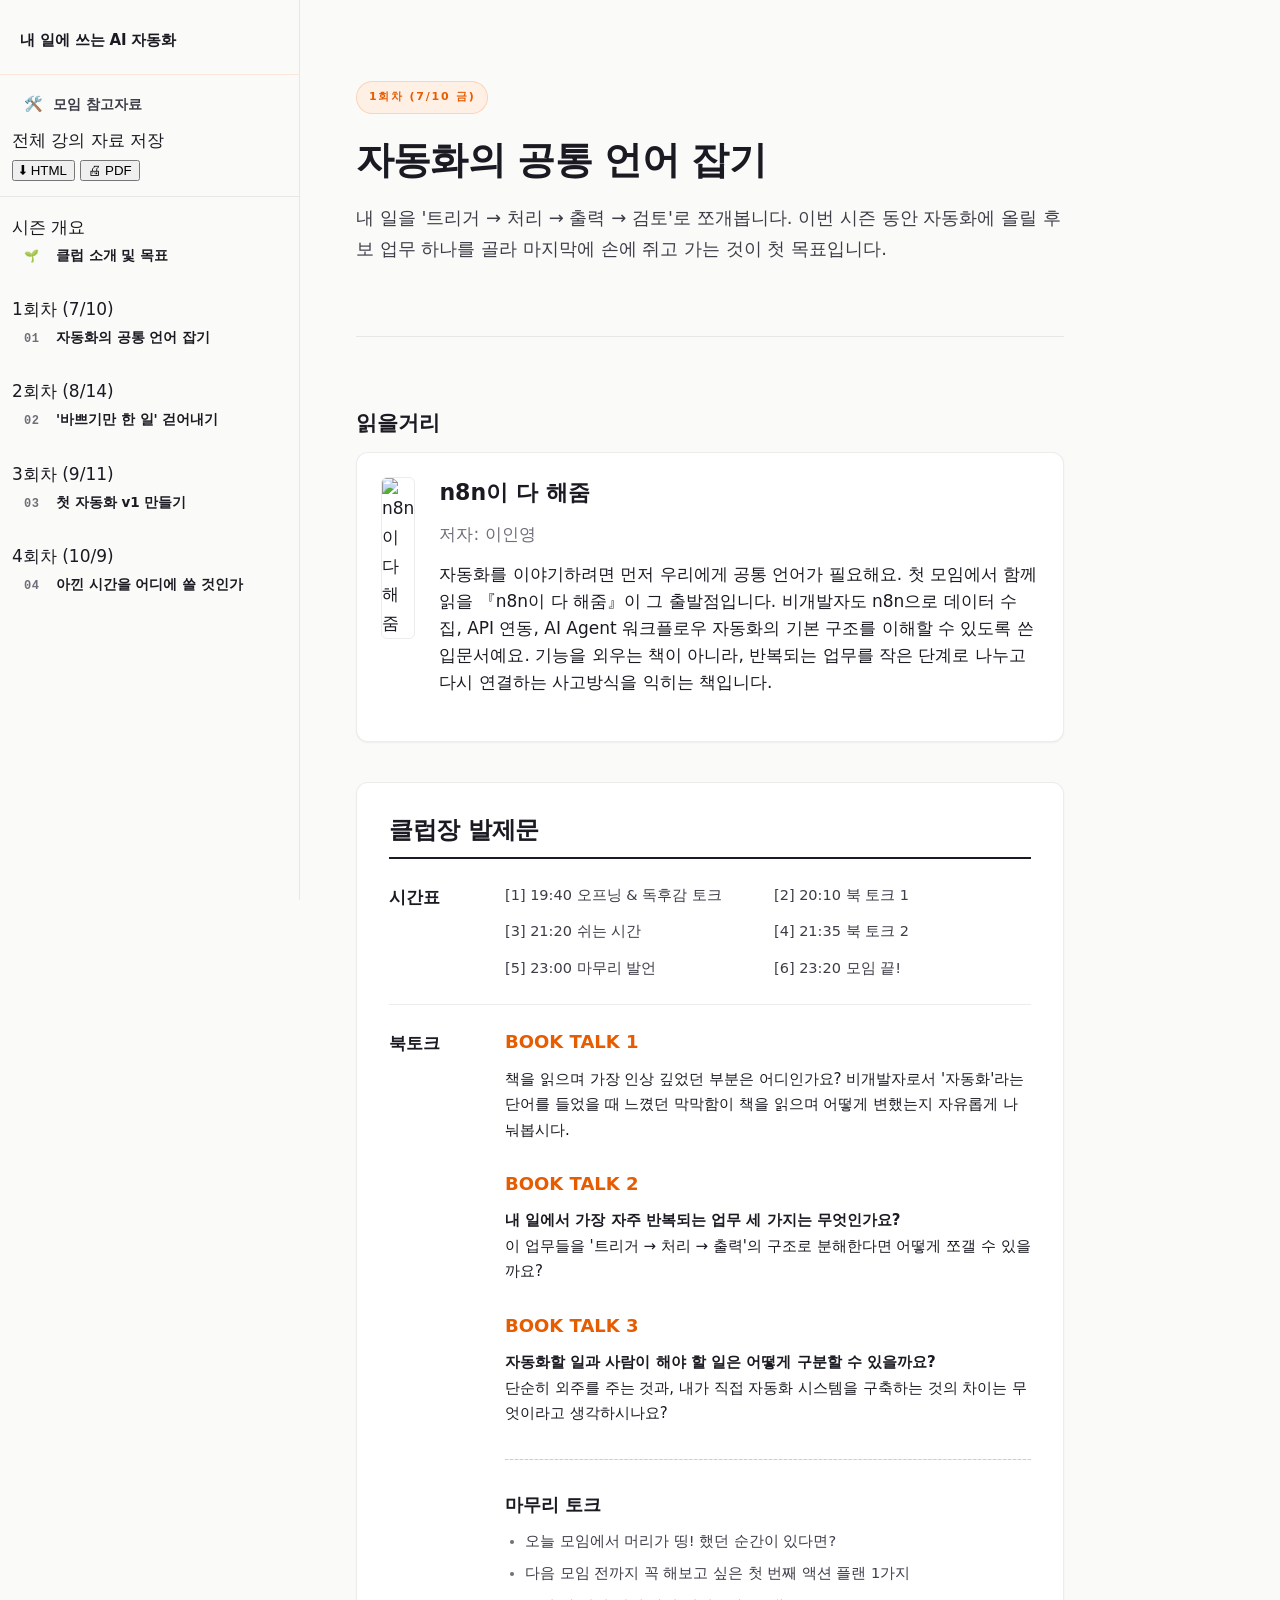
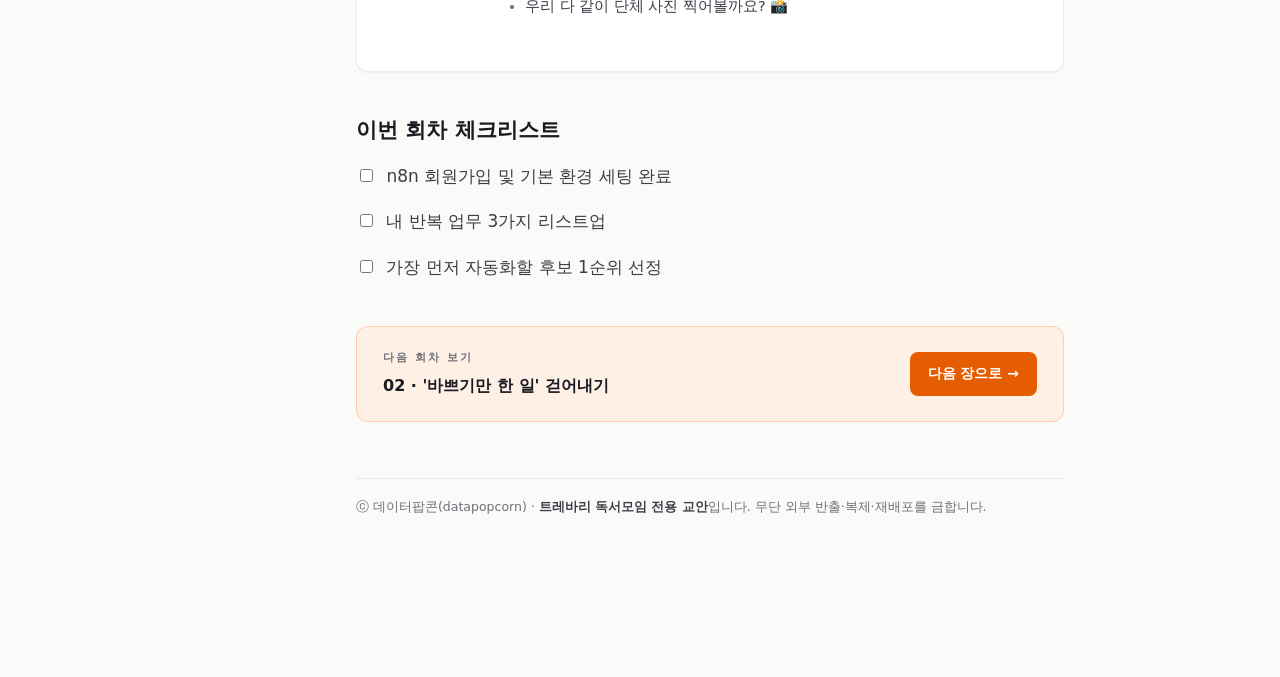
==== 20260710_trevari/web_lecture_note/ch01.html @ 03813e80 "Add 20260710_trevari contents" ====
<!doctype html>
<html lang="ko">
  <head>
    <meta charset="UTF-8" />
    <meta name="viewport" content="width=device-width, initial-scale=1.0" />
    <title>01. 자동화의 공통 언어 잡기 — 트레바리</title>
    <link rel="stylesheet" as="style" crossorigin href="https://cdn.jsdelivr.net/gh/orioncactus/pretendard@v1.3.9/dist/web/variable/pretendardvariable-dynamic-subset.css" />
    <link rel="stylesheet" href="sidebar.css" />
    <link rel="stylesheet" href="styles.css" />
  </head>
  <body>
    <div class="layout">
      <aside class="sidebar" id="sidebar"></aside>
      <main class="main">
        <div class="chapter-tag">1회차 (7/10 금)</div>
        <h1>자동화의 공통 언어 잡기</h1>
        <p class="lead">내 일을 '트리거 → 처리 → 출력 → 검토'로 쪼개봅니다. 이번 시즌 동안 자동화에 올릴 후보 업무 하나를 골라 마지막에 손에 쥐고 가는 것이 첫 목표입니다.</p>
        
        <hr />
        
        <h3>읽을거리</h3>
        <div class="read-card" style="display: flex; gap: 24px; align-items: flex-start; padding: 24px; background: var(--bg-elev); border-radius: 12px; border: 1px solid var(--border); margin-bottom: 36px; box-shadow: var(--shadow-sm);">
          <img src="https://r29hmvkwcd.execute-api.ap-northeast-2.amazonaws.com/images/books/9791175790438" alt="n8n이 다 해줌" style="width: 140px; border-radius: 6px; border: 1px solid var(--border);" />
          <div>
            <h4 style="margin-top:0; font-size: 1.3rem;">n8n이 다 해줌</h4>
            <p style="color: var(--text-muted); font-size: 1rem; margin-bottom: 12px;">저자: 이인영</p>
            <p style="font-size: 1rem; line-height: 1.6; color: var(--text);">자동화를 이야기하려면 먼저 우리에게 공통 언어가 필요해요. 첫 모임에서 함께 읽을 『n8n이 다 해줌』이 그 출발점입니다. 비개발자도 n8n으로 데이터 수집, API 연동, AI Agent 워크플로우 자동화의 기본 구조를 이해할 수 있도록 쓴 입문서예요. 기능을 외우는 책이 아니라, 반복되는 업무를 작은 단계로 나누고 다시 연결하는 사고방식을 익히는 책입니다.</p>
          </div>
        </div>

                <div class="summary" style="background: var(--bg-elev); border-radius: 12px; padding: 32px; border: 1px solid var(--border); box-shadow: var(--shadow-sm); margin-bottom: 40px; margin-top: 40px;">
          <h2 style="margin-top: 0; font-size: 24px; border-bottom: 2px solid var(--text); padding-bottom: 12px; margin-bottom: 24px;">클럽장 발제문</h2>
          
          <div style="display: grid; grid-template-columns: 100px 1fr; gap: 16px; margin-bottom: 24px; border-bottom: 1px solid var(--border); padding-bottom: 24px;">
            <div style="font-weight: 800; color: var(--text);">시간표</div>
            <div style="display: grid; grid-template-columns: 1fr 1fr; gap: 12px; font-size: 14.5px; color: var(--text-soft);">
              <div>[1] 19:40 오프닝 & 독후감 토크</div>
              <div>[2] 20:10 북 토크 1</div>
              <div>[3] 21:20 쉬는 시간</div>
              <div>[4] 21:35 북 토크 2</div>
              <div>[5] 23:00 마무리 발언</div>
              <div>[6] 23:20 모임 끝!</div>
            </div>
          </div>

          <div style="display: grid; grid-template-columns: 100px 1fr; gap: 16px; margin-bottom: 12px;">
            <div style="font-weight: 800; color: var(--text);">북토크</div>
            <div>
              <h4 style="margin-top: 0; font-size: 18px; color: var(--accent-strong);">BOOK TALK 1</h4>
              <p style="font-size: 15px; color: var(--text); line-height: 1.7; margin-bottom: 28px;">
                책을 읽으며 가장 인상 깊었던 부분은 어디인가요? 비개발자로서 '자동화'라는 단어를 들었을 때 느꼈던 막막함이 책을 읽으며 어떻게 변했는지 자유롭게 나눠봅시다.
              </p>

              <h4 style="margin-top: 0; font-size: 18px; color: var(--accent-strong);">BOOK TALK 2</h4>
              <p style="font-size: 15px; color: var(--text); line-height: 1.7; margin-bottom: 28px;">
                <strong>내 일에서 가장 자주 반복되는 업무 세 가지는 무엇인가요?</strong><br>이 업무들을 '트리거 → 처리 → 출력'의 구조로 분해한다면 어떻게 쪼갤 수 있을까요?
              </p>

              <h4 style="margin-top: 0; font-size: 18px; color: var(--accent-strong);">BOOK TALK 3</h4>
              <p style="font-size: 15px; color: var(--text); line-height: 1.7; margin-bottom: 28px;">
                <strong>자동화할 일과 사람이 해야 할 일은 어떻게 구분할 수 있을까요?</strong><br>단순히 외주를 주는 것과, 내가 직접 자동화 시스템을 구축하는 것의 차이는 무엇이라고 생각하시나요?
              </p>

              <hr style="margin: 32px 0; border: none; border-top: 1px dashed var(--border-strong);">

              <h4 style="margin-top: 0; font-size: 18px; color: var(--text);">마무리 토크</h4>
              <ul style="font-size: 14.5px; color: var(--text-soft); line-height: 1.7; padding-left: 20px; margin-bottom: 0;">
                <li>오늘 모임에서 머리가 띵! 했던 순간이 있다면?</li>
                <li>다음 모임 전까지 꼭 해보고 싶은 첫 번째 액션 플랜 1가지</li>
                <li>우리 다 같이 단체 사진 찍어볼까요? 📸</li>
              </ul>
            </div>
          </div>
        </div>

        <h3>이번 회차 체크리스트</h3>
        <ul style="list-style-type: none; padding-left: 0; font-size: 1rem; line-height: 2.2;">
          <li><label><input type="checkbox" style="accent-color: var(--accent); margin-right: 8px;"> n8n 회원가입 및 기본 환경 세팅 완료</label></li>
          <li><label><input type="checkbox" style="accent-color: var(--accent); margin-right: 8px;"> 내 반복 업무 3가지 리스트업</label></li>
          <li><label><input type="checkbox" style="accent-color: var(--accent); margin-right: 8px;"> 가장 먼저 자동화할 후보 1순위 선정</label></li>
        </ul>

        <div class="next-cta" style="margin-top: 40px;">
          <div>
            <div class="label">다음 회차 보기</div>
            <div class="title">02 · '바쁘기만 한 일' 걷어내기</div>
          </div>
          <a href="ch02.html">다음 장으로 →</a>
        </div>
      </main>
    </div>
    <script src="sidebar.js" defer></script>
  </body>
</html>
---- 20260710_trevari/web_lecture_note/sidebar.css ----
/* shared sidebar — edit once, applies to all chapter pages */

.sidebar {
  position: sticky;
  top: 0;
  height: 100vh;
  padding: 28px 0;
  border-right: 1px solid var(--border);
  background: var(--bg);
  display: flex;
  flex-direction: column;
  overflow-y: auto;
}
.sidebar::-webkit-scrollbar {
  width: 6px;
}
.sidebar::-webkit-scrollbar-thumb {
  background: rgba(15, 15, 20, 0.1);
  border-radius: 3px;
}

.brand {
  display: flex;
  align-items: center;
  gap: 10px;
  padding: 0 20px 20px;
  margin-bottom: 8px;
}
.brand-icon {
  width: 34px;
  height: 34px;
  border-radius: 8px;
  object-fit: contain;
  display: block;
}
.brand-title {
  font-size: 15px;
  font-weight: 800;
  color: var(--text);
  letter-spacing: -0.01em;
}

.top-nav {
  display: flex;
  flex-direction: column;
  padding: 0 12px 12px;
  border-bottom: 1px solid var(--border);
  margin-bottom: 16px;
}
.top-nav-item {
  display: flex;
  align-items: center;
  gap: 10px;
  padding: 9px 12px;
  border-radius: 8px;
  font-size: 13.5px;
  color: var(--text-soft);
  font-weight: 600;
  border-bottom: none;
  transition: background 120ms ease;
  text-decoration: none;
}
.top-nav-item:hover {
  background: var(--bg-soft);
  color: var(--text);
  border-bottom: none;
}
.top-nav-item .ico {
  font-size: 15px;
  opacity: 0.85;
}

.ch-nav {
  display: flex;
  flex-direction: column;
  gap: 22px;
  padding: 0 12px 24px;
}
.ch-block {
  display: flex;
  flex-direction: column;
}
.ch-head {
  display: flex;
  align-items: baseline;
  gap: 10px;
  padding: 4px 12px 6px;
  border-bottom: none;
  color: var(--text);
  font-weight: 800;
  font-size: 13.5px;
  text-decoration: none;
}
.ch-head:hover {
  border-bottom: none;
  color: var(--accent-strong);
}
.ch-head .ch-num {
  font-family: "JetBrains Mono", ui-monospace, monospace;
  font-size: 12px;
  color: var(--text-muted);
  font-weight: 700;
  letter-spacing: 0.04em;
  min-width: 22px;
}
.ch-head .ch-name {
  line-height: 1.4;
}
.ch-block.current .ch-head .ch-num,
.ch-block.current .ch-head .ch-name {
  color: var(--accent-strong);
}
.ch-block.upcoming .ch-head {
  opacity: 0.4;
}
.ch-block.upcoming .ch-head .ch-name::after {
  content: " · 준비 중";
  font-size: 11px;
  font-weight: 600;
  color: var(--text-muted);
}

.sub {
  list-style: none;
  padding: 0;
  margin: 6px 0 0 22px;
  border-left: 1px solid var(--border);
}
.sub li {
  margin: 0;
}
.sub a {
  display: block;
  padding: 7px 14px;
  font-size: 13px;
  line-height: 1.45;
  color: var(--text-muted);
  font-weight: 500;
  border-left: 2px solid transparent;
  margin-left: -1px;
  border-bottom: none;
  transition: all 120ms ease;
  text-decoration: none;
}
.sub a:hover {
  color: var(--text);
  background: var(--bg-soft);
  border-bottom: none;
}
.sub a.active {
  color: var(--accent-strong);
  font-weight: 700;
  border-left-color: var(--accent-strong);
  background: var(--accent-bg);
}

.view-toggle {
  margin: 16px 16px 8px;
  padding: 12px 14px;
  border-radius: 10px;
  background: var(--bg-elev);
  border: 1px solid var(--border);
  font-size: 12px;
  color: var(--text-muted);
  box-shadow: var(--shadow-sm);
}
body.student-view .view-toggle {
  display: none;
}
.view-toggle code {
  color: var(--accent-strong);
  background: var(--accent-bg);
  padding: 1px 6px;
  border-radius: 4px;
  font-size: 11px;
}
.view-toggle a {
  color: var(--text);
  font-weight: 700;
  border-bottom: none;
  text-decoration: none;
}
.open-student-btn {
  display: block;
  width: 100%;
  margin-top: 10px;
  padding: 8px 10px;
  border-radius: 8px;
  border: 1px solid rgba(124, 58, 237, 0.2);
  background: var(--accent-bg);
  color: var(--accent-strong);
  font-size: 12px;
  font-weight: 700;
  cursor: pointer;
  font-family: inherit;
  transition: background 120ms ease;
}
.open-student-btn:hover {
  background: rgba(124, 58, 237, 0.15);
}
---- 20260710_trevari/web_lecture_note/styles.css ----
:root {
  --bg: #fafaf8;
  --bg-elev: #ffffff;
  --bg-card: #ffffff;
  --bg-soft: #f3f3ef;
  --border: rgba(15, 15, 20, 0.08);
  --border-strong: rgba(15, 15, 20, 0.14);
  --text: #1a1a22;
  --text-soft: #3d3d48;
  --text-muted: #6f6f7a;
  --accent: #FF6602;
  --accent-strong: #E65C00;
  --accent-soft: rgba(255, 102, 2, 0.12);
  --accent-bg: #FFF0E6;
  --pink: #FF6602;
  --pink-soft: rgba(255, 102, 2, 0.12);
  --pink-bg: #FFF0E6;
  --code-bg: #1e1e28;
  --code-text: #e6e6ec;
  --shadow-sm: 0 1px 2px rgba(15, 15, 20, 0.05);
  --shadow-md: 0 8px 28px rgba(15, 15, 20, 0.08);
  --shadow-lg: 0 24px 60px rgba(15, 15, 20, 0.1);
}

* { box-sizing: border-box; }
html, body {
  margin: 0; padding: 0;
  background: var(--bg);
  color: var(--text);
  font-family:
    "Pretendard Variable", Pretendard, -apple-system,
    BlinkMacSystemFont, system-ui, "Apple SD Gothic Neo", sans-serif;
  font-size: 17px;
  line-height: 1.7;
  -webkit-font-smoothing: antialiased;
}
::selection { background: var(--accent-soft); color: var(--accent-strong); }
a {
  color: var(--accent-strong);
  text-decoration: none;
  border-bottom: 1px solid var(--accent-soft);
}
a:hover { border-bottom-color: var(--accent-strong); }

/* 학생용 2컬럼 레이아웃 */
.layout {
  display: grid;
  grid-template-columns: 300px 1fr;
  max-width: 1380px;
  margin: 0 auto;
  min-height: 100vh;
}
.main {
  max-width: 820px;
  padding: 80px 56px 160px;
  margin: 0;
}

.chapter-tag {
  display: inline-flex;
  align-items: center;
  gap: 8px;
  padding: 6px 12px;
  border-radius: 999px;
  background: var(--accent-bg);
  border: 1px solid rgba(255, 102, 2, 0.22);
  color: var(--accent-strong);
  font-size: 11px;
  font-weight: 700;
  letter-spacing: 0.16em;
  text-transform: uppercase;
  margin-bottom: 24px;
}

h1 {
  font-size: 38px;
  line-height: 1.2;
  font-weight: 800;
  margin: 0 0 20px;
  letter-spacing: -0.02em;
  color: var(--text);
}
h1 .accent { color: var(--accent-strong); }
.lead {
  font-size: 18px;
  line-height: 1.7;
  color: var(--text-soft);
  margin: 0 0 48px;
}
.lead b { color: var(--text); }

h2 {
  font-size: 30px;
  font-weight: 800;
  margin: 88px 0 20px;
  letter-spacing: -0.015em;
  line-height: 1.25;
  color: var(--text);
  scroll-margin-top: 24px;
}
h3 {
  font-size: 21px;
  font-weight: 700;
  margin: 44px 0 14px;
  line-height: 1.35;
  color: var(--text);
}
p {
  margin: 0 0 20px;
  color: var(--text-soft);
}
p b, p strong { color: var(--text); }
ul, ol { margin: 0 0 24px; padding-left: 24px; }
li { margin-bottom: 8px; color: var(--text-soft); }
li::marker { color: var(--text-muted); }
hr { border: none; height: 1px; background: var(--border); margin: 72px 0; }

/* clip-section — 한 챕터 페이지 안의 클립 블록 (앵커 스크롤 단위) */
.clip-section {
  scroll-margin-top: 24px;
}
.clip-section + .clip-section {
  margin-top: 96px;
  padding-top: 56px;
  border-top: 1px solid var(--border);
}
.clip-section h2 {
  font-size: 30px;
  font-weight: 800;
  margin: 0 0 28px;
  letter-spacing: -0.015em;
  line-height: 1.25;
  color: var(--text);
}
.clip-label {
  display: inline-block;
  padding: 5px 12px;
  border-radius: 999px;
  background: var(--accent-bg);
  color: var(--accent-strong);
  font-family: "JetBrains Mono", ui-monospace, monospace;
  font-size: 11px;
  font-weight: 800;
  letter-spacing: 0.1em;
  margin-bottom: 14px;
}
h4 {
  font-size: 17px;
  font-weight: 700;
  margin: 32px 0 12px;
  line-height: 1.4;
  color: var(--text);
}

/* section-label — 본문 흐름 안 작은 라벨 박스 (예: "1부. 이론") */
.section-label {
  display: inline-block;
  padding: 6px 14px;
  border-radius: 999px;
  background: var(--bg-soft);
  border: 1px solid var(--border);
  font-size: 11px;
  font-weight: 800;
  letter-spacing: 0.16em;
  text-transform: uppercase;
  color: var(--text-muted);
  margin: 72px 0 16px;
}

/* 코드 블록 */
pre {
  margin: 0 0 24px;
  padding: 16px 20px;
  background: var(--code-bg);
  color: var(--code-text);
  border-radius: 10px;
  overflow-x: auto;
  font-family: "JetBrains Mono", ui-monospace, SFMono-Regular, Menlo, Consolas, monospace;
  font-size: 13.5px;
  line-height: 1.6;
}
pre code { background: transparent; padding: 0; color: inherit; font-family: inherit; }
:not(pre) > code {
  background: var(--bg-soft);
  border: 1px solid var(--border);
  border-radius: 4px;
  padding: 1px 6px;
  font-family: "JetBrains Mono", ui-monospace, SFMono-Regular, Menlo, Consolas, monospace;
  font-size: 0.92em;
  color: var(--text);
}

blockquote {
  margin: 0 0 20px;
  padding: 14px 22px;
  border-left: 3px solid var(--border-strong);
  background: var(--bg-soft);
  color: var(--text-soft);
  border-radius: 0 8px 8px 0;
}
blockquote p { margin: 0; color: var(--text-soft); }

/* 인용 박스 3종 (build_web가 > 첫 글자로 분류) */
/* 프롬프트·인용 — 차분한 중립(기본). alert처럼 안 보이게 */
blockquote.cl-quote { font-style: italic; position: relative; padding-right: 48px; }
/* 프롬프트 박스 복사 버튼 (cl-quote 전용) */
blockquote.cl-quote .copy-btn {
  position: absolute;
  top: 10px;
  right: 10px;
  width: 30px;
  height: 30px;
  padding: 0;
  display: inline-flex;
  align-items: center;
  justify-content: center;
  border: 1px solid var(--border-strong);
  background: var(--bg-elev);
  border-radius: 7px;
  cursor: pointer;
  color: var(--text-muted);
  opacity: 0.5;
  transition: opacity 0.15s ease, color 0.15s ease, border-color 0.15s ease;
}
blockquote.cl-quote:hover .copy-btn,
blockquote.cl-quote .copy-btn:focus-visible { opacity: 1; }
blockquote.cl-quote .copy-btn:hover { color: var(--accent); border-color: var(--accent); }
blockquote.cl-quote .copy-btn.copied { color: #2e9e5b; border-color: #2e9e5b; opacity: 1; }
/* ★ 중요·안전 — 핑크 강조 (꼭 봐야 할 것만) */
blockquote.cl-important {
  border-left-color: var(--accent-strong);
  background: var(--accent-bg);
}
/* 💡 팁 — 옅은 앰버 */
blockquote.cl-tip {
  border-left-color: #e0a200;
  background: #fff7e0;
}

/* summary — 큰 콜아웃 박스 */
.summary {
  background: linear-gradient(135deg, rgba(255, 102, 2, 0.08), rgba(230, 92, 0, 0.06));
  border: 1px solid var(--border-strong);
  border-radius: 16px;
  padding: 28px 32px;
  margin: 28px 0;
  box-shadow: var(--shadow-sm);
}
.summary p {
  font-size: 16.5px;
  line-height: 1.8;
  color: var(--text);
  margin: 0 0 12px;
}
.summary p:last-child { margin-bottom: 0; }
.summary b { color: var(--accent-strong); }

/* step-diagram — 순서 있는 짧은 리스트: 세로 행 + 원형 번호 */
.step-diagram {
  display: flex;
  flex-direction: column;
  gap: 10px;
  margin: 24px 0 36px;
}
.step-card {
  display: flex;
  align-items: center;
  gap: 16px;
  background: var(--bg-elev);
  border: 1px solid var(--border);
  border-radius: 12px;
  padding: 16px 20px;
  box-shadow: var(--shadow-sm);
}
.step-card .step-num {
  flex: 0 0 auto;
  width: 30px;
  height: 30px;
  display: inline-flex;
  align-items: center;
  justify-content: center;
  border-radius: 50%;
  background: var(--accent-bg);
  color: var(--accent-strong);
  font-family: "JetBrains Mono", ui-monospace, monospace;
  font-size: 14px;
  font-weight: 800;
}
.step-card p {
  margin: 0;
  font-size: 15px;
  color: var(--text);
  font-weight: 500;
  line-height: 1.55;
}
.step-card p strong { color: var(--accent-strong); }
.step-card p code { font-size: 0.9em; }

/* img-placeholder — 향후 스크린샷·영상이 들어갈 위치 표시 */
.img-placeholder {
  margin: 24px 0 28px;
  padding: 40px 24px;
  border: 2px dashed rgba(255, 102, 2, 0.35);
  border-radius: 14px;
  background: var(--accent-bg);
  text-align: center;
}
.img-placeholder .placeholder-icon {
  font-size: 32px;
  margin-bottom: 12px;
  filter: grayscale(20%);
}
.img-placeholder .placeholder-label {
  font-size: 11px;
  font-weight: 800;
  letter-spacing: 0.18em;
  text-transform: uppercase;
  color: var(--accent-strong);
  margin-bottom: 8px;
}
.img-placeholder .placeholder-desc {
  font-size: 14.5px;
  font-weight: 600;
  color: var(--text);
  line-height: 1.55;
  max-width: 600px;
  margin: 0 auto;
}

/* compare-grid — vs 비교 두 컬럼 박스 */
.compare-grid {
  display: grid;
  grid-template-columns: repeat(auto-fit, minmax(180px, 1fr));
  gap: 14px;
  margin: 24px 0 36px;
}

/* 사이드바 로고 → 홈 링크 */
a.brand { text-decoration: none; color: inherit; cursor: pointer; }
.compare-card {
  padding: 22px 26px;
  border-radius: 14px;
  background: var(--bg-elev);
  border: 1px solid var(--border);
  box-shadow: var(--shadow-sm);
}
.compare-card.bad {
  background: var(--bg-soft);
}
.compare-card.good {
  background: var(--accent-bg);
  border-color: rgba(255, 102, 2, 0.22);
}
.compare-card .cmp-label {
  font-size: 11px;
  letter-spacing: 0.18em;
  text-transform: uppercase;
  font-weight: 800;
  margin-bottom: 10px;
}
.compare-card.bad .cmp-label { color: var(--text-muted); }
.compare-card.good .cmp-label { color: var(--accent-strong); }
.compare-card h4 {
  font-size: 17px;
  font-weight: 800;
  margin: 0 0 14px;
  color: var(--text);
}
.compare-card ul {
  margin: 0;
  padding-left: 20px;
}
.compare-card li {
  font-size: 14.5px;
  color: var(--text-soft);
  margin-bottom: 8px;
  line-height: 1.55;
}
.compare-card li:last-child { margin-bottom: 0; }
@media (max-width: 780px) {
  .compare-grid { grid-template-columns: 1fr; }
}

/* flow-diagram — 시스템 구조 흐름도 (박스 + 화살표) */
.flow-diagram {
  display: grid;
  gap: 14px;
  margin: 24px 0 36px;
  padding: 28px 24px;
  background: var(--bg-elev);
  border: 1px solid var(--border);
  border-radius: 14px;
  box-shadow: var(--shadow-sm);
}
.flow-row {
  display: flex;
  align-items: center;
  justify-content: center;
  gap: 14px;
  flex-wrap: wrap;
}
.flow-node {
  flex: 1 1 0;
  min-width: 140px;
  padding: 18px 16px;
  border-radius: 12px;
  background: var(--bg-card);
  border: 1.5px solid var(--border);
  text-align: center;
  font-weight: 700;
  font-size: 14.5px;
  color: var(--text);
  box-shadow: var(--shadow-sm);
}
.flow-node small {
  display: block;
  font-size: 12px;
  font-weight: 500;
  color: var(--text-muted);
  margin-top: 6px;
}
.flow-node.primary {
  background: var(--accent-bg);
  border-color: var(--accent);
  color: var(--accent-strong);
}
.flow-arrow {
  font-weight: 800;
  font-size: 13px;
  color: var(--accent-strong);
  white-space: nowrap;
  padding: 0 4px;
}
.flow-arrow::before { content: "→"; margin-right: 4px; font-size: 18px; }
@media (max-width: 780px) {
  .flow-row { flex-direction: column; }
  .flow-arrow::before { content: "↓"; }
}

/* concept-card — 개념·전환 카드 (다이어그램 placeholder 대체) */
.concept-card {
  text-align: center;
  padding: 30px 24px;
  margin: 24px 0 36px;
  border: 1px solid var(--border);
  border-radius: 16px;
  background: var(--bg-soft);
}
.concept-card .cc-icon { font-size: 38px; line-height: 1; margin-bottom: 12px; }
.concept-card .cc-title { font-size: 19px; font-weight: 800; color: var(--text); margin-bottom: 6px; }
.concept-card .cc-sub { font-size: 15px; color: var(--text-soft); }

/* md-figure — 마크다운 이미지 ![alt](src) (스크린샷·캡처) */
.md-figure { margin: 24px 0 36px; text-align: center; }
.md-figure img {
  max-width: 100%;
  height: auto;
  border: 1px solid var(--border);
  border-radius: 12px;
  box-shadow: var(--shadow-sm);
}
.md-figure figcaption { margin-top: 10px; font-size: 13px; color: var(--text-muted); }

/* key-callout — 핵심 강조 박스 */
.key-callout {
  margin: 28px 0;
  padding: 22px 26px 22px 64px;
  border-radius: 12px;
  background: var(--accent-bg);
  border: 1px solid rgba(255, 102, 2, 0.22);
  position: relative;
}
.key-callout::before {
  content: "★";
  position: absolute;
  top: 22px;
  left: 24px;
  font-size: 22px;
  color: var(--accent-strong);
  line-height: 1;
}
.key-callout .kc-label {
  font-size: 11px;
  letter-spacing: 0.18em;
  text-transform: uppercase;
  font-weight: 800;
  color: var(--accent-strong);
  margin-bottom: 6px;
}
.key-callout p {
  margin: 0;
  color: var(--text);
  font-size: 15.5px;
  line-height: 1.7;
}
.key-callout p strong { color: var(--accent-strong); }

/* feature-grid — "**키워드**: 설명" 패턴 리스트의 카드 그리드 변환 */
.feature-grid {
  display: grid;
  grid-template-columns: 1fr 1fr;
  gap: 12px;
  margin: 16px 0 32px;
}
.feature-card {
  background: var(--bg-elev);
  border: 1px solid var(--border);
  border-radius: 12px;
  padding: 18px 22px;
  box-shadow: var(--shadow-sm);
}
.feature-card h4 {
  margin: 0 0 6px;
  font-size: 14.5px;
  font-weight: 800;
  color: var(--accent-strong);
  letter-spacing: -0.005em;
}
.feature-card p {
  margin: 0;
  font-size: 14px;
  color: var(--text-soft);
  line-height: 1.6;
}
@media (max-width: 780px) {
  .feature-grid { grid-template-columns: 1fr; }
}

/* routing-list — "A → B" 패턴 리스트의 라우팅 카드 */
.routing-list {
  display: grid;
  gap: 8px;
  margin: 16px 0 32px;
}
.routing-row {
  display: grid;
  grid-template-columns: 1fr auto 1fr;
  gap: 18px;
  align-items: center;
  padding: 14px 22px;
  background: var(--bg-elev);
  border: 1px solid var(--border);
  border-radius: 10px;
  box-shadow: var(--shadow-sm);
}
.routing-row .from {
  font-size: 14.5px;
  font-weight: 700;
  color: var(--text);
}
.routing-row .arrow {
  color: var(--accent-strong);
  font-weight: 800;
  font-size: 16px;
}
.routing-row .to {
  font-size: 14.5px;
  font-weight: 700;
  color: var(--accent-strong);
}
@media (max-width: 780px) {
  .routing-row {
    grid-template-columns: 1fr;
    gap: 4px;
    text-align: left;
  }
  .routing-row .arrow { transform: rotate(90deg); justify-self: start; }
}

/* md-table — 마크다운 표 변환 */
.md-table-wrap {
  margin: 16px 0 32px;
  overflow-x: auto;
  border: 1px solid var(--border);
  border-radius: 12px;
  box-shadow: var(--shadow-sm);
  background: var(--bg-elev);
}
.md-table {
  width: 100%;
  border-collapse: collapse;
  font-size: 14px;
}
.md-table th, .md-table td {
  padding: 12px 16px;
  text-align: left;
  border-bottom: 1px solid var(--border);
  vertical-align: top;
}
.md-table th {
  font-weight: 800;
  color: var(--text);
  background: var(--bg-soft);
  font-size: 12.5px;
  letter-spacing: 0.04em;
  text-transform: uppercase;
}
.md-table td {
  color: var(--text-soft);
  line-height: 1.6;
}
.md-table tbody tr:last-child td { border-bottom: none; }
.md-table tbody tr { transition: background-color 130ms ease; }
.md-table tbody tr:hover td { background-color: var(--accent-bg); color: var(--text); }

/* 다음 클립 CTA */
.next-cta {
  margin-top: 24px;
  padding: 22px 26px;
  border-radius: 12px;
  background: var(--accent-bg);
  border: 1px solid rgba(255, 102, 2, 0.24);
  display: flex;
  align-items: center;
  justify-content: space-between;
  gap: 18px;
}
.next-cta .label {
  font-size: 11px;
  letter-spacing: 0.18em;
  text-transform: uppercase;
  color: var(--text-muted);
  font-weight: 700;
  margin-bottom: 4px;
}
.next-cta .title {
  font-size: 16px;
  font-weight: 700;
  color: var(--text);
}
.next-cta a {
  border-bottom: none;
  font-weight: 700;
  font-size: 14px;
  padding: 10px 18px;
  background: var(--accent-strong);
  color: white;
  border-radius: 8px;
  white-space: nowrap;
}
.next-cta a:hover { background: var(--accent); }

@media (max-width: 1080px) {
  .layout { grid-template-columns: 260px 1fr; }
  .main { padding: 64px 40px 120px; }
}
@media (max-width: 780px) {
  .layout { grid-template-columns: 1fr; }
  .sidebar { display: none; }
  .main { padding: 48px 24px 96px; }
}

/* frontmatter 색상 강조 — description을 3분할(무엇을/트리거/우선순위)해 표와 색으로 연결 */
.fm-code .fm-what { color: #7dd3fc; font-weight: 600; }
.fm-code .fm-trigger { color: #86efac; font-weight: 600; }
.fm-code .fm-priority { color: #fcd34d; font-weight: 600; }

/* 표 안 영어 원문 하이라이트 — 코드블록 색(파랑/초록/노랑)과 짝 */
.md-table code.hl-what { background: #dbeafe; border-color: #bfdbfe; color: #1e3a8a; }
.md-table code.hl-trigger { background: #dcfce7; border-color: #bbf7d0; color: #14532d; }
.md-table code.hl-priority { background: #fef3c7; border-color: #fde68a; color: #78350f; }

/* ── 강사소개 페이지 (instructor.html) ── */
.instructor-head { display: flex; align-items: center; gap: 22px; margin: 8px 0 24px; flex-wrap: wrap; }
.instructor-photo { width: 110px; height: 110px; border-radius: 50%; object-fit: cover; border: 1px solid var(--border); box-shadow: var(--shadow-sm); flex-shrink: 0; }
.instructor-id { flex: 1; min-width: 220px; }
.instructor-id h1 { margin: 0 0 6px; }
.instructor-role { margin: 0; font-size: 14.5px; font-weight: 700; color: var(--accent-strong); line-height: 1.5; }
.instructor-block { margin: 22px 0; }
.instructor-block ul { margin: 8px 0 0; padding-left: 18px; color: var(--text-soft); font-size: 15px; line-height: 1.7; }
.instructor-block ul li { margin: 3px 0; }
/* ── 공용 푸터 (외부 반출 금지) ── */
.page-footer { margin-top: 56px; padding-top: 18px; border-top: 1px solid var(--border); font-size: 12.5px; color: var(--text-muted); line-height: 1.6; }
.page-footer b { color: var(--text-soft); font-weight: 700; }
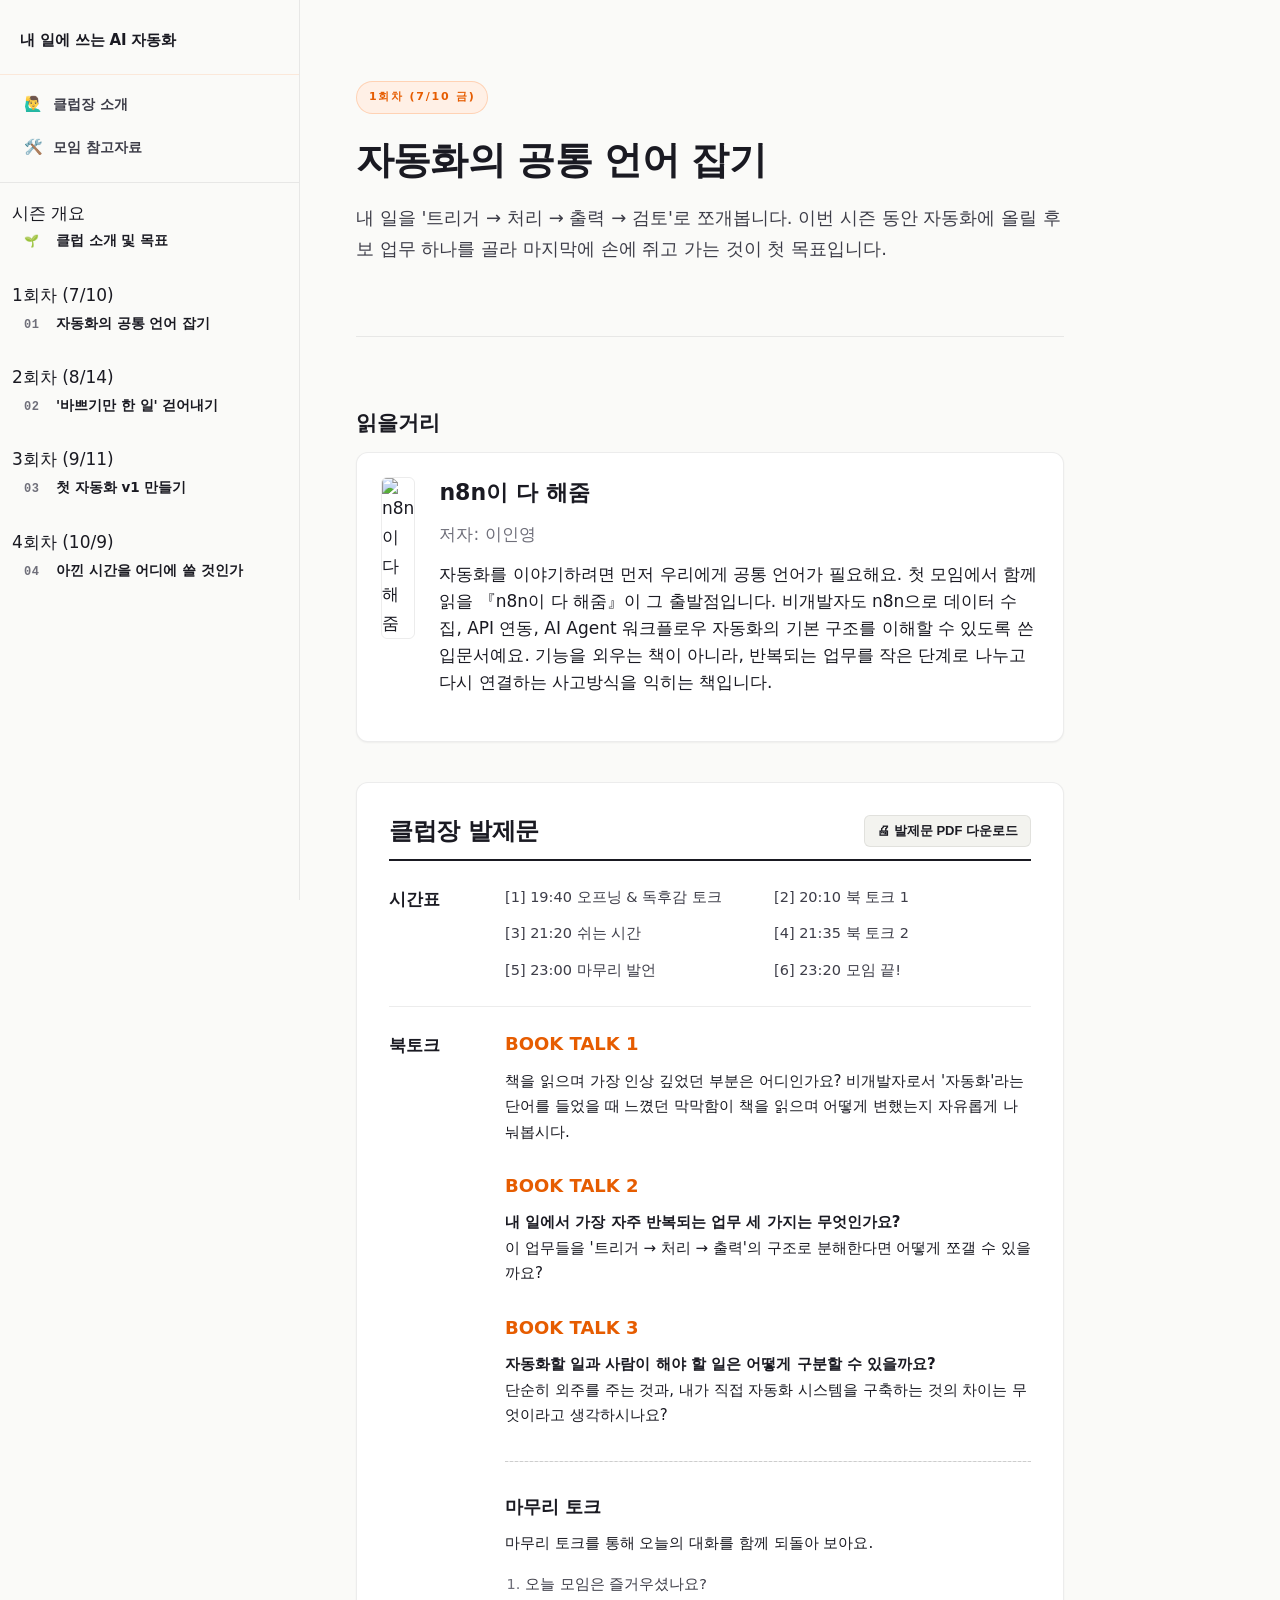
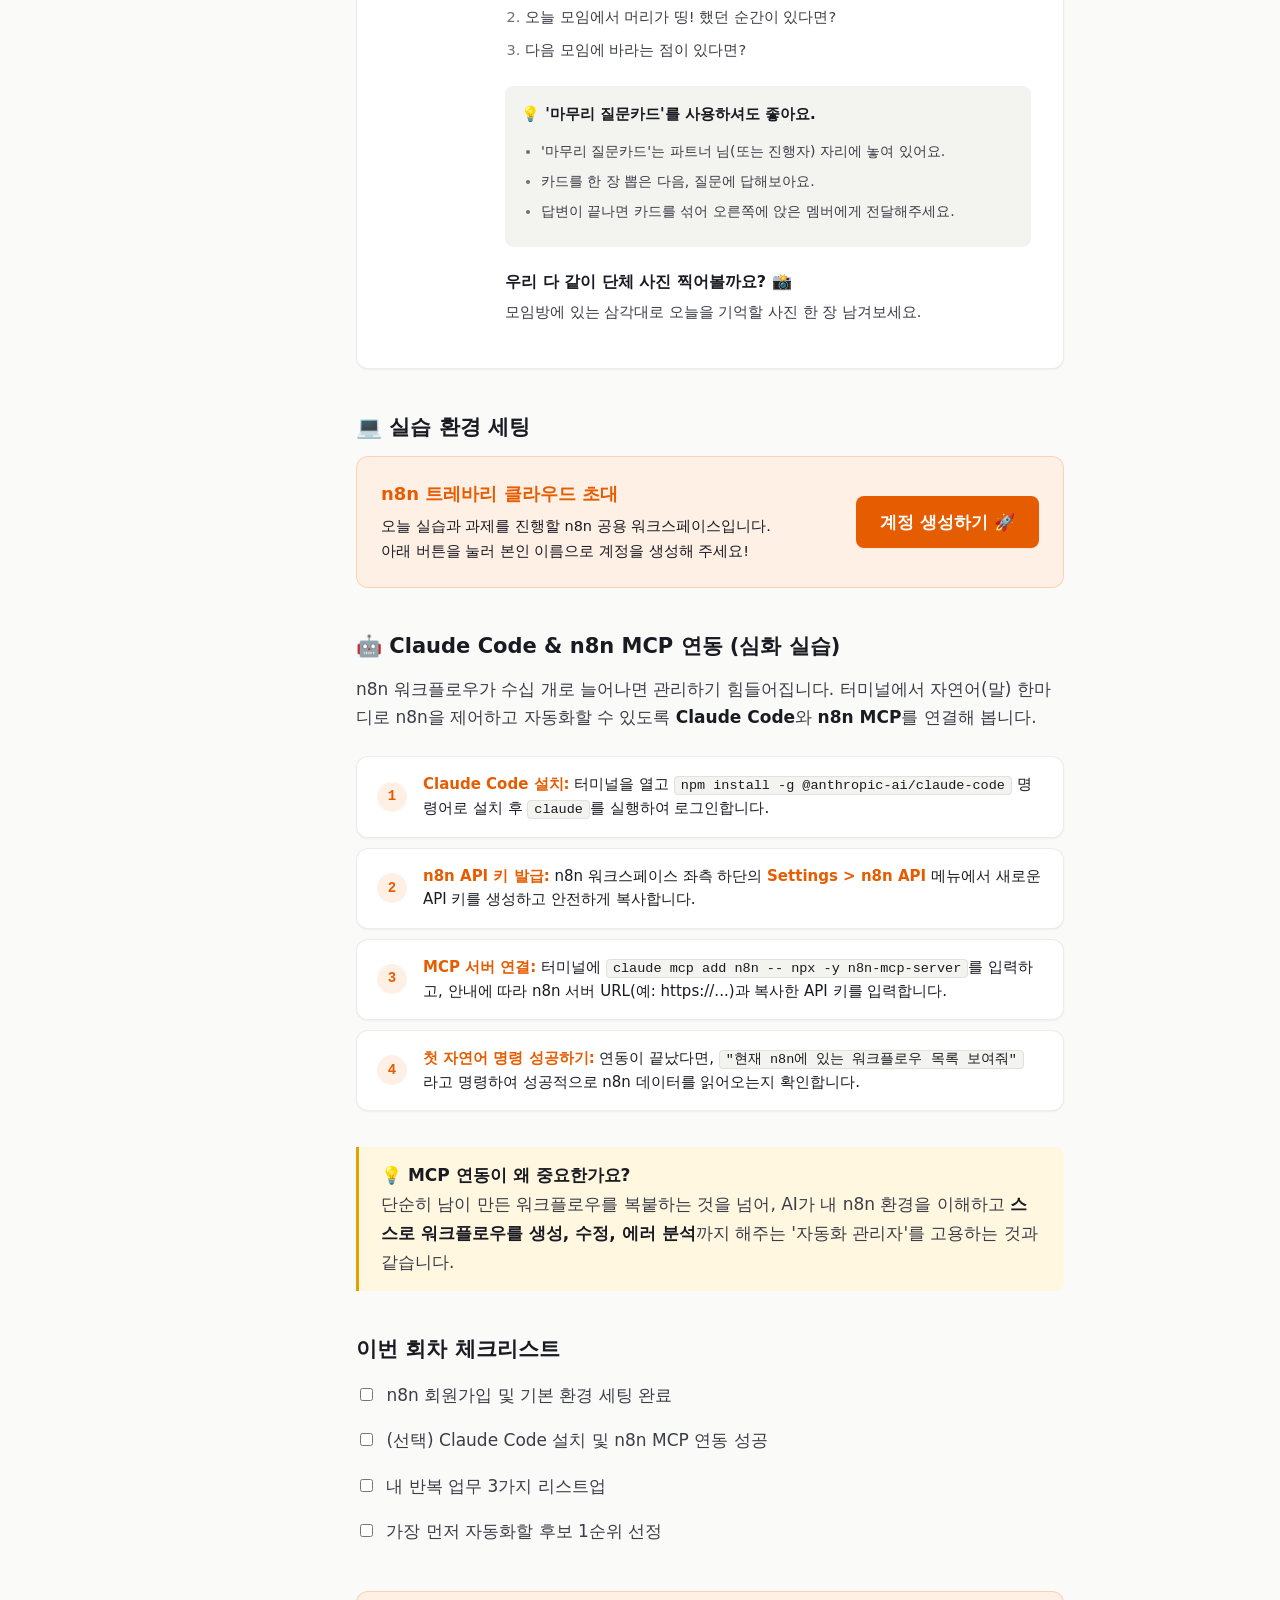
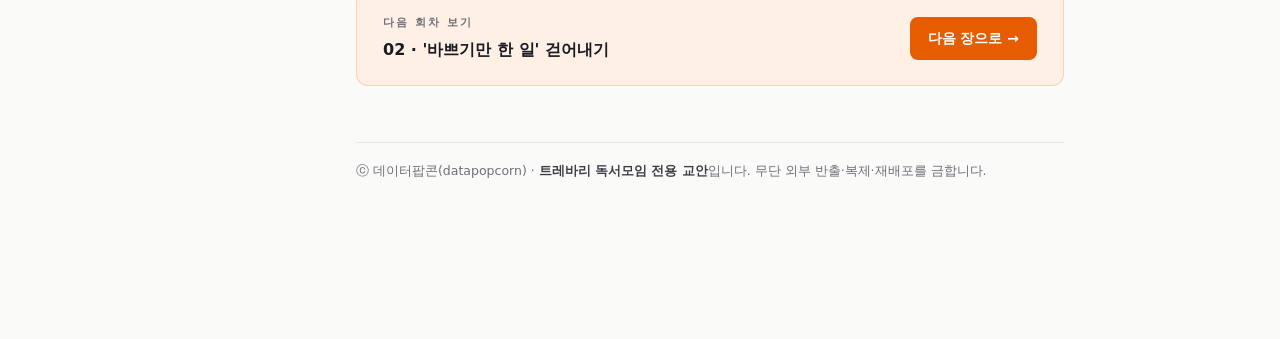
==== commit b7a0562f: "Standardize 마무리 토크 across all chapters" ====
--- a/20260710_trevari/web_lecture_note/ch01.html
+++ b/20260710_trevari/web_lecture_note/ch01.html
@@ -64,18 +64,65 @@
               <hr style="margin: 32px 0; border: none; border-top: 1px dashed var(--border-strong);">
 
               <h4 style="margin-top: 0; font-size: 18px; color: var(--text);">마무리 토크</h4>
-              <ul style="font-size: 14.5px; color: var(--text-soft); line-height: 1.7; padding-left: 20px; margin-bottom: 0;">
+              <p style="font-size: 15px; color: var(--text); line-height: 1.7; margin-bottom: 16px;">마무리 토크를 통해 오늘의 대화를 함께 되돌아 보아요.</p>
+              <ol style="font-size: 14.5px; color: var(--text-soft); line-height: 1.7; padding-left: 20px; margin-bottom: 24px;">
+                <li>오늘 모임은 즐거우셨나요?</li>
                 <li>오늘 모임에서 머리가 띵! 했던 순간이 있다면?</li>
-                <li>다음 모임 전까지 꼭 해보고 싶은 첫 번째 액션 플랜 1가지</li>
-                <li>우리 다 같이 단체 사진 찍어볼까요? 📸</li>
-              </ul>
+                <li>다음 모임에 바라는 점이 있다면?</li>
+              </ol>
+
+              <div style="background: var(--bg-soft); padding: 16px; border-radius: 8px; margin-bottom: 24px;">
+                <h5 style="margin-top: 0; margin-bottom: 12px; font-size: 15px; color: var(--text);">💡 '마무리 질문카드'를 사용하셔도 좋아요.</h5>
+                <ul style="font-size: 14px; color: var(--text-soft); line-height: 1.6; padding-left: 20px; margin-bottom: 0;">
+                  <li>'마무리 질문카드'는 파트너 님(또는 진행자) 자리에 놓여 있어요.</li>
+                  <li>카드를 한 장 뽑은 다음, 질문에 답해보아요.</li>
+                  <li>답변이 끝나면 카드를 섞어 오른쪽에 앉은 멤버에게 전달해주세요.</li>
+                </ul>
+              </div>
+
+              <h4 style="margin-top: 0; font-size: 16px; color: var(--text); margin-bottom: 8px;">우리 다 같이 단체 사진 찍어볼까요? 📸</h4>
+              <p style="font-size: 14.5px; color: var(--text-soft); line-height: 1.6; margin-bottom: 0;">모임방에 있는 삼각대로 오늘을 기억할 사진 한 장 남겨보세요.</p>
             </div>
           </div>
         </div>
 
+        <h3>💻 실습 환경 세팅</h3>
+        <div style="background: var(--accent-bg); border: 1px solid rgba(255,102,2,0.22); border-radius: 12px; padding: 24px; margin-bottom: 40px; display: flex; flex-wrap: wrap; gap: 20px; align-items: center; justify-content: space-between;">
+          <div>
+            <h4 style="margin: 0 0 8px; color: var(--accent-strong); font-size: 18px;">n8n 트레바리 클라우드 초대</h4>
+            <p style="margin: 0; color: var(--text); font-size: 14.5px;">오늘 실습과 과제를 진행할 n8n 공용 워크스페이스입니다.<br>아래 버튼을 눌러 본인 이름으로 계정을 생성해 주세요!</p>
+          </div>
+          <a href="https://datapopcorn.app.n8n.cloud/form/d0118b6b-e001-4ec5-a4d7-6544fc6bec0f" target="_blank" style="background: var(--accent-strong); color: white; padding: 12px 24px; border-radius: 8px; font-weight: 800; text-decoration: none; border: none; white-space: nowrap; box-shadow: var(--shadow-sm); transition: transform 0.2s;">계정 생성하기 🚀</a>
+        </div>
+
+        <h3>🤖 Claude Code &amp; n8n MCP 연동 (심화 실습)</h3>
+        <p>n8n 워크플로우가 수십 개로 늘어나면 관리하기 힘들어집니다. 터미널에서 자연어(말) 한마디로 n8n을 제어하고 자동화할 수 있도록 <strong>Claude Code</strong>와 <strong>n8n MCP</strong>를 연결해 봅니다.</p>
+        
+        <div class="step-diagram">
+          <div class="step-card">
+            <span class="step-num">1</span>
+            <p><strong>Claude Code 설치:</strong> 터미널을 열고 <code>npm install -g @anthropic-ai/claude-code</code> 명령어로 설치 후 <code>claude</code>를 실행하여 로그인합니다.</p>
+          </div>
+          <div class="step-card">
+            <span class="step-num">2</span>
+            <p><strong>n8n API 키 발급:</strong> n8n 워크스페이스 좌측 하단의 <strong>Settings &gt; n8n API</strong> 메뉴에서 새로운 API 키를 생성하고 안전하게 복사합니다.</p>
+          </div>
+          <div class="step-card">
+            <span class="step-num">3</span>
+            <p><strong>MCP 서버 연결:</strong> 터미널에 <code>claude mcp add n8n -- npx -y n8n-mcp-server</code>를 입력하고, 안내에 따라 n8n 서버 URL(예: https://...)과 복사한 API 키를 입력합니다.</p>
+          </div>
+          <div class="step-card">
+            <span class="step-num">4</span>
+            <p><strong>첫 자연어 명령 성공하기:</strong> 연동이 끝났다면, <code>"현재 n8n에 있는 워크플로우 목록 보여줘"</code> 라고 명령하여 성공적으로 n8n 데이터를 읽어오는지 확인합니다.</p>
+          </div>
+        </div>
+        
+        <blockquote class="cl-tip"><p><strong>💡 MCP 연동이 왜 중요한가요?</strong><br>단순히 남이 만든 워크플로우를 복붙하는 것을 넘어, AI가 내 n8n 환경을 이해하고 <strong>스스로 워크플로우를 생성, 수정, 에러 분석</strong>까지 해주는 '자동화 관리자'를 고용하는 것과 같습니다.</p></blockquote>
+
         <h3>이번 회차 체크리스트</h3>
         <ul style="list-style-type: none; padding-left: 0; font-size: 1rem; line-height: 2.2;">
           <li><label><input type="checkbox" style="accent-color: var(--accent); margin-right: 8px;"> n8n 회원가입 및 기본 환경 세팅 완료</label></li>
+          <li><label><input type="checkbox" style="accent-color: var(--accent); margin-right: 8px;"> (선택) Claude Code 설치 및 n8n MCP 연동 성공</label></li>
           <li><label><input type="checkbox" style="accent-color: var(--accent); margin-right: 8px;"> 내 반복 업무 3가지 리스트업</label></li>
           <li><label><input type="checkbox" style="accent-color: var(--accent); margin-right: 8px;"> 가장 먼저 자동화할 후보 1순위 선정</label></li>
         </ul>
--- a/20260710_trevari/web_lecture_note/styles.css
+++ b/20260710_trevari/web_lecture_note/styles.css
@@ -672,3 +672,319 @@
 /* ── 공용 푸터 (외부 반출 금지) ── */
 .page-footer { margin-top: 56px; padding-top: 18px; border-top: 1px solid var(--border); font-size: 12.5px; color: var(--text-muted); line-height: 1.6; }
 .page-footer b { color: var(--text-soft); font-weight: 700; }
+
+/* Grass Graph Matrix (Jandi) */
+.grass-graph-container {
+  overflow-x: auto;
+  margin: 24px 0 36px;
+  background: var(--bg-elev);
+  border: 1px solid var(--border);
+  border-radius: 12px;
+  box-shadow: var(--shadow-sm);
+  padding: 24px 32px;
+}
+.grass-graph-container h3 {
+  margin-top: 0;
+  margin-bottom: 24px;
+}
+.matrix-header {
+  display: flex;
+  margin-left: 146px; /* 130px name + 16px gap */
+  gap: 8px;
+  margin-bottom: 8px;
+  height: 70px;
+  align-items: flex-end;
+}
+.event-label {
+  width: 28px;
+  font-size: 11.5px;
+  color: var(--text-muted);
+  transform: rotate(-45deg);
+  transform-origin: bottom left;
+  white-space: nowrap;
+  margin-left: 8px;
+}
+.matrix {
+  display: grid;
+  gap: 10px;
+}
+.matrix-row {
+  display: flex;
+  align-items: center;
+  gap: 16px;
+}
+.member-name {
+  width: 130px;
+  font-weight: 700;
+  font-size: 14.5px;
+  color: var(--text);
+  text-align: right;
+}
+.event-boxes {
+  display: flex;
+  gap: 8px;
+}
+.event-box {
+  width: 28px;
+  height: 28px;
+  border-radius: 4px;
+  position: relative;
+  transition: transform 0.2s ease;
+  background-color: #ebedf0; /* level-0 */
+}
+.event-box.level-2 {
+  background-color: #40c463; /* level-2 */
+}
+.event-box.split-box {
+  background: linear-gradient(to bottom right, var(--color-top-left) 48%, var(--bg-elev) 48%, var(--bg-elev) 52%, var(--color-bottom-right) 52%);
+}
+.event-box:hover {
+  transform: scale(1.15);
+  z-index: 10;
+}
+.event-box::after {
+  content: attr(data-tooltip);
+  position: absolute;
+  bottom: 120%;
+  left: 50%;
+  transform: translateX(-50%) translateY(10px);
+  background: #1f2328;
+  color: #fff;
+  padding: 6px 10px;
+  border-radius: 6px;
+  font-size: 12.5px;
+  white-space: nowrap;
+  opacity: 0;
+  pointer-events: none;
+  transition: all 0.2s ease;
+  box-shadow: 0 4px 10px rgba(0,0,0,0.2);
+  z-index: 100;
+}
+.event-box:hover::after {
+  opacity: 1;
+  transform: translateX(-50%) translateY(0);
+}
+
+/* Review Modal */
+.modal-overlay {
+  display: none;
+  position: fixed;
+  top: 0; left: 0; right: 0; bottom: 0;
+  background: rgba(0, 0, 0, 0.5);
+  z-index: 1000;
+  align-items: center;
+  justify-content: center;
+}
+.modal-content {
+  background: var(--bg-elev);
+  border-radius: 16px;
+  width: 90%;
+  max-width: 600px;
+  max-height: 80vh;
+  overflow-y: auto;
+  padding: 32px;
+  position: relative;
+  box-shadow: var(--shadow-lg);
+}
+.modal-close {
+  position: absolute;
+  top: 20px;
+  right: 20px;
+  background: none;
+  border: none;
+  font-size: 28px;
+  cursor: pointer;
+  color: var(--text-muted);
+}
+.modal-close:hover {
+  color: var(--text);
+}
+#modal-member-name {
+  margin-top: 0;
+  font-size: 16px;
+  color: var(--accent-strong);
+  margin-bottom: 8px;
+}
+#modal-review-title {
+  margin-top: 0;
+  font-size: 24px;
+  color: var(--text);
+  margin-bottom: 16px;
+}
+#modal-review-content {
+  font-size: 15px;
+  color: var(--text-soft);
+  line-height: 1.7;
+  white-space: pre-wrap;
+}
+
+/* Live Session Tools */
+.tools-grid {
+  display: grid;
+  grid-template-columns: 1fr 1fr;
+  gap: 16px;
+  margin: 0 0 36px;
+}
+.tool-card {
+  background: var(--bg-elev);
+  border: 1px solid var(--border);
+  border-radius: 12px;
+  padding: 24px 28px;
+  box-shadow: var(--shadow-sm);
+  text-align: center;
+}
+.tool-card h3 {
+  margin: 0 0 20px;
+  font-size: 18px;
+  color: var(--text);
+}
+.picker-display {
+  font-size: 28px;
+  font-weight: 800;
+  height: 60px;
+  display: flex;
+  align-items: center;
+  justify-content: center;
+  margin-bottom: 20px;
+  color: var(--text-soft);
+  transition: transform 0.05s ease, color 0.3s ease;
+}
+.timer-display {
+  font-size: 42px;
+  font-weight: 800;
+  font-family: "JetBrains Mono", ui-monospace, monospace;
+  height: 60px;
+  display: flex;
+  align-items: center;
+  justify-content: center;
+  margin-bottom: 20px;
+  color: var(--text);
+  letter-spacing: -0.02em;
+}
+.action-btn {
+  padding: 10px 20px;
+  font-size: 14.5px;
+  font-weight: 700;
+  border-radius: 8px;
+  cursor: pointer;
+  border: none;
+  background: var(--accent-bg);
+  color: var(--accent-strong);
+  transition: all 0.2s;
+}
+.action-btn:hover:not(:disabled) {
+  background: var(--accent);
+  color: #fff;
+}
+.action-btn:disabled {
+  opacity: 0.5;
+  cursor: not-allowed;
+}
+.timer-controls {
+  display: flex;
+  gap: 8px;
+  justify-content: center;
+}
+.action-btn.outline {
+  background: var(--bg-soft);
+  color: var(--text-soft);
+  border: 1px solid var(--border);
+}
+.action-btn.outline:hover {
+  background: var(--border);
+}
+.action-btn.primary {
+  background: var(--accent-strong);
+  color: white;
+}
+.action-btn.primary:hover {
+  background: var(--accent);
+}
+.action-btn.danger {
+  background: #fef2f2;
+  color: #ef4444;
+}
+.action-btn.danger:hover {
+  background: #fee2e2;
+}
+@media (max-width: 780px) {
+  .tools-grid { grid-template-columns: 1fr; }
+}
+
+.ai-notes-card {
+  grid-column: 1 / -1;
+  text-align: left;
+}
+.notes-header-flex {
+  display: flex;
+  justify-content: space-between;
+  align-items: center;
+  flex-wrap: wrap;
+  gap: 12px;
+  margin-bottom: 20px;
+}
+.notes-header-flex h3 {
+  margin: 0;
+}
+.webhook-input {
+  padding: 8px 12px;
+  border: 1px solid var(--border);
+  border-radius: 6px;
+  font-size: 13px;
+  width: 280px;
+  background: var(--bg-soft);
+  color: var(--text);
+  font-family: monospace;
+}
+.ai-notes-grid {
+  display: grid;
+  grid-template-columns: 1fr 1fr;
+  gap: 16px;
+}
+.ai-notes-col {
+  display: flex;
+  flex-direction: column;
+  gap: 12px;
+}
+.col-label {
+  font-size: 14.5px;
+  font-weight: 800;
+  color: var(--text);
+}
+#raw-notes {
+  flex: 1;
+  min-height: 180px;
+  padding: 14px;
+  border: 1px solid var(--border);
+  border-radius: 8px;
+  background: var(--bg-soft);
+  font-family: inherit;
+  font-size: 14.5px;
+  line-height: 1.6;
+  resize: vertical;
+  color: var(--text);
+}
+#raw-notes:focus {
+  outline: none;
+  border-color: var(--accent);
+  background: var(--bg-elev);
+}
+.summary-result-box {
+  flex: 1;
+  min-height: 180px;
+  padding: 14px;
+  border: 1px solid var(--border);
+  border-radius: 8px;
+  background: var(--bg-elev);
+  font-size: 14.5px;
+  line-height: 1.6;
+  overflow-y: auto;
+  white-space: pre-wrap;
+}
+.full-width {
+  width: 100%;
+}
+@media (max-width: 780px) {
+  .ai-notes-grid { grid-template-columns: 1fr; }
+  .webhook-input { width: 100%; }
+}
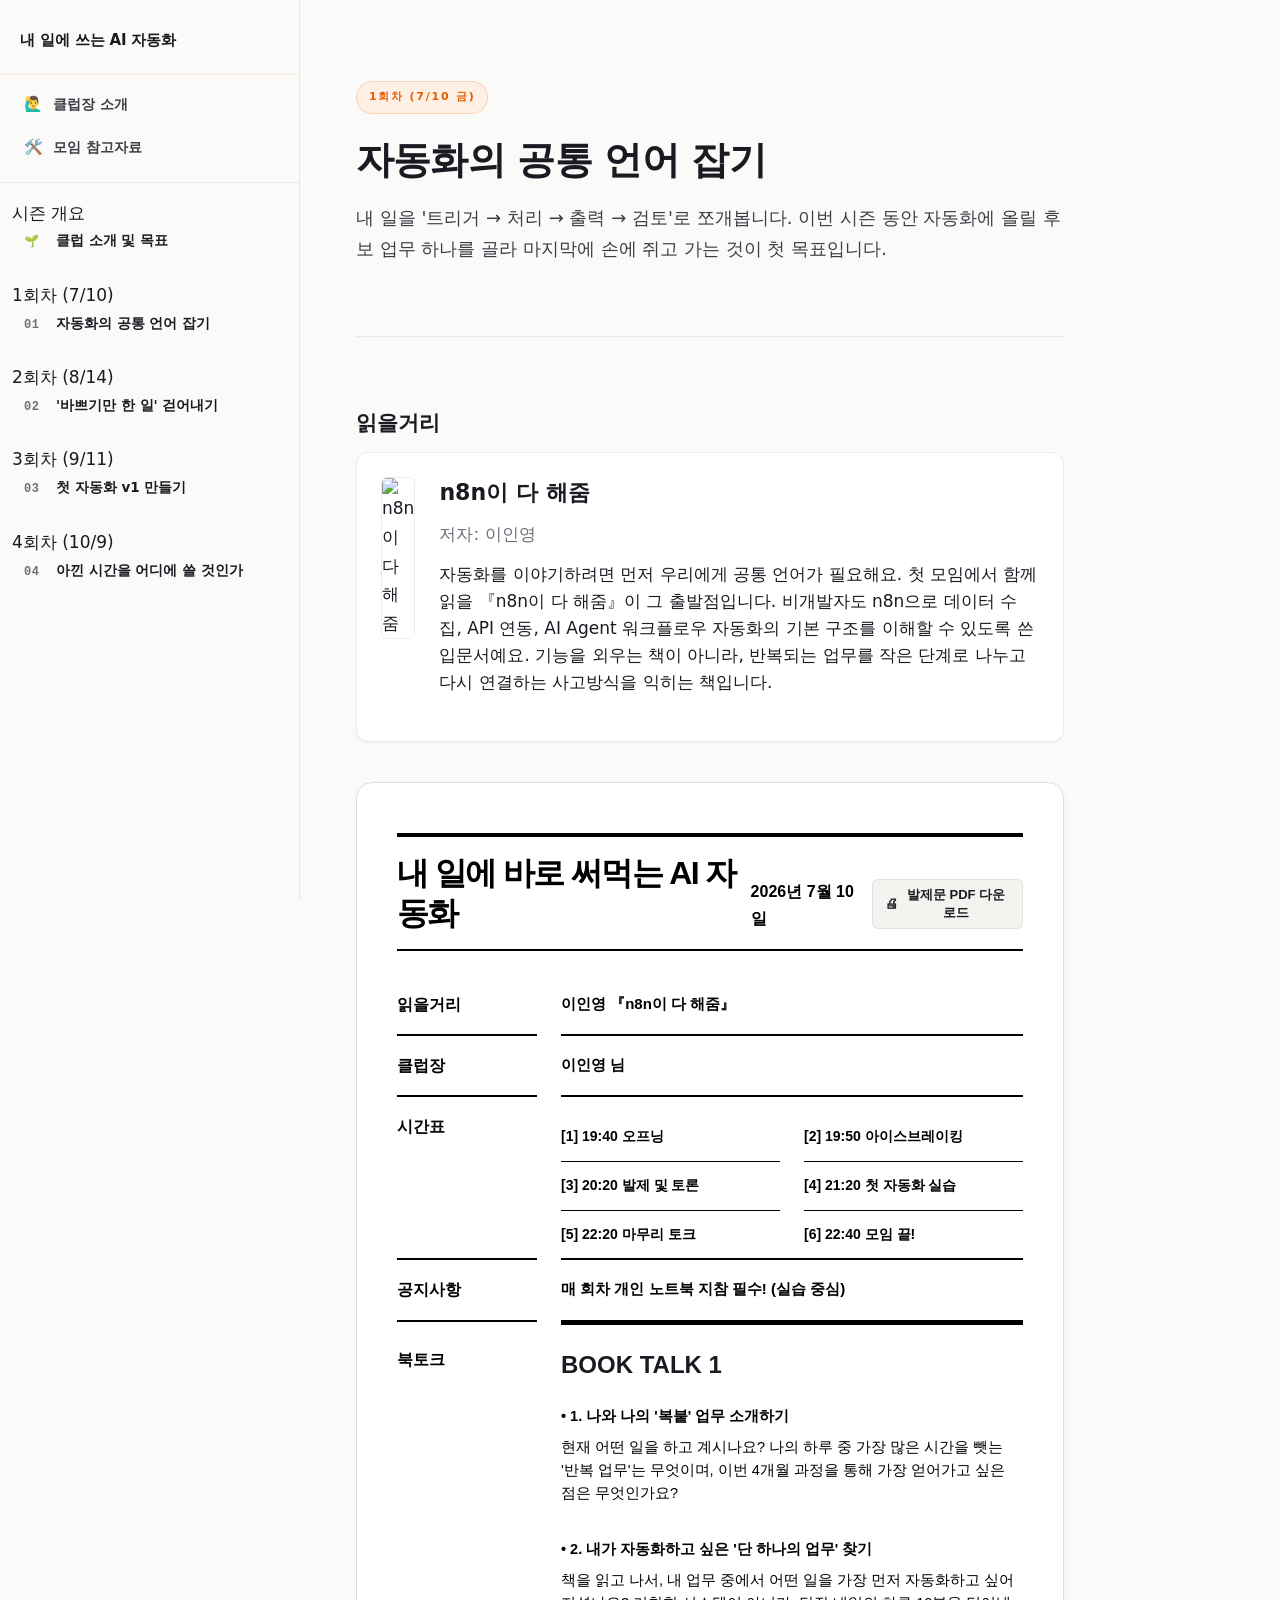
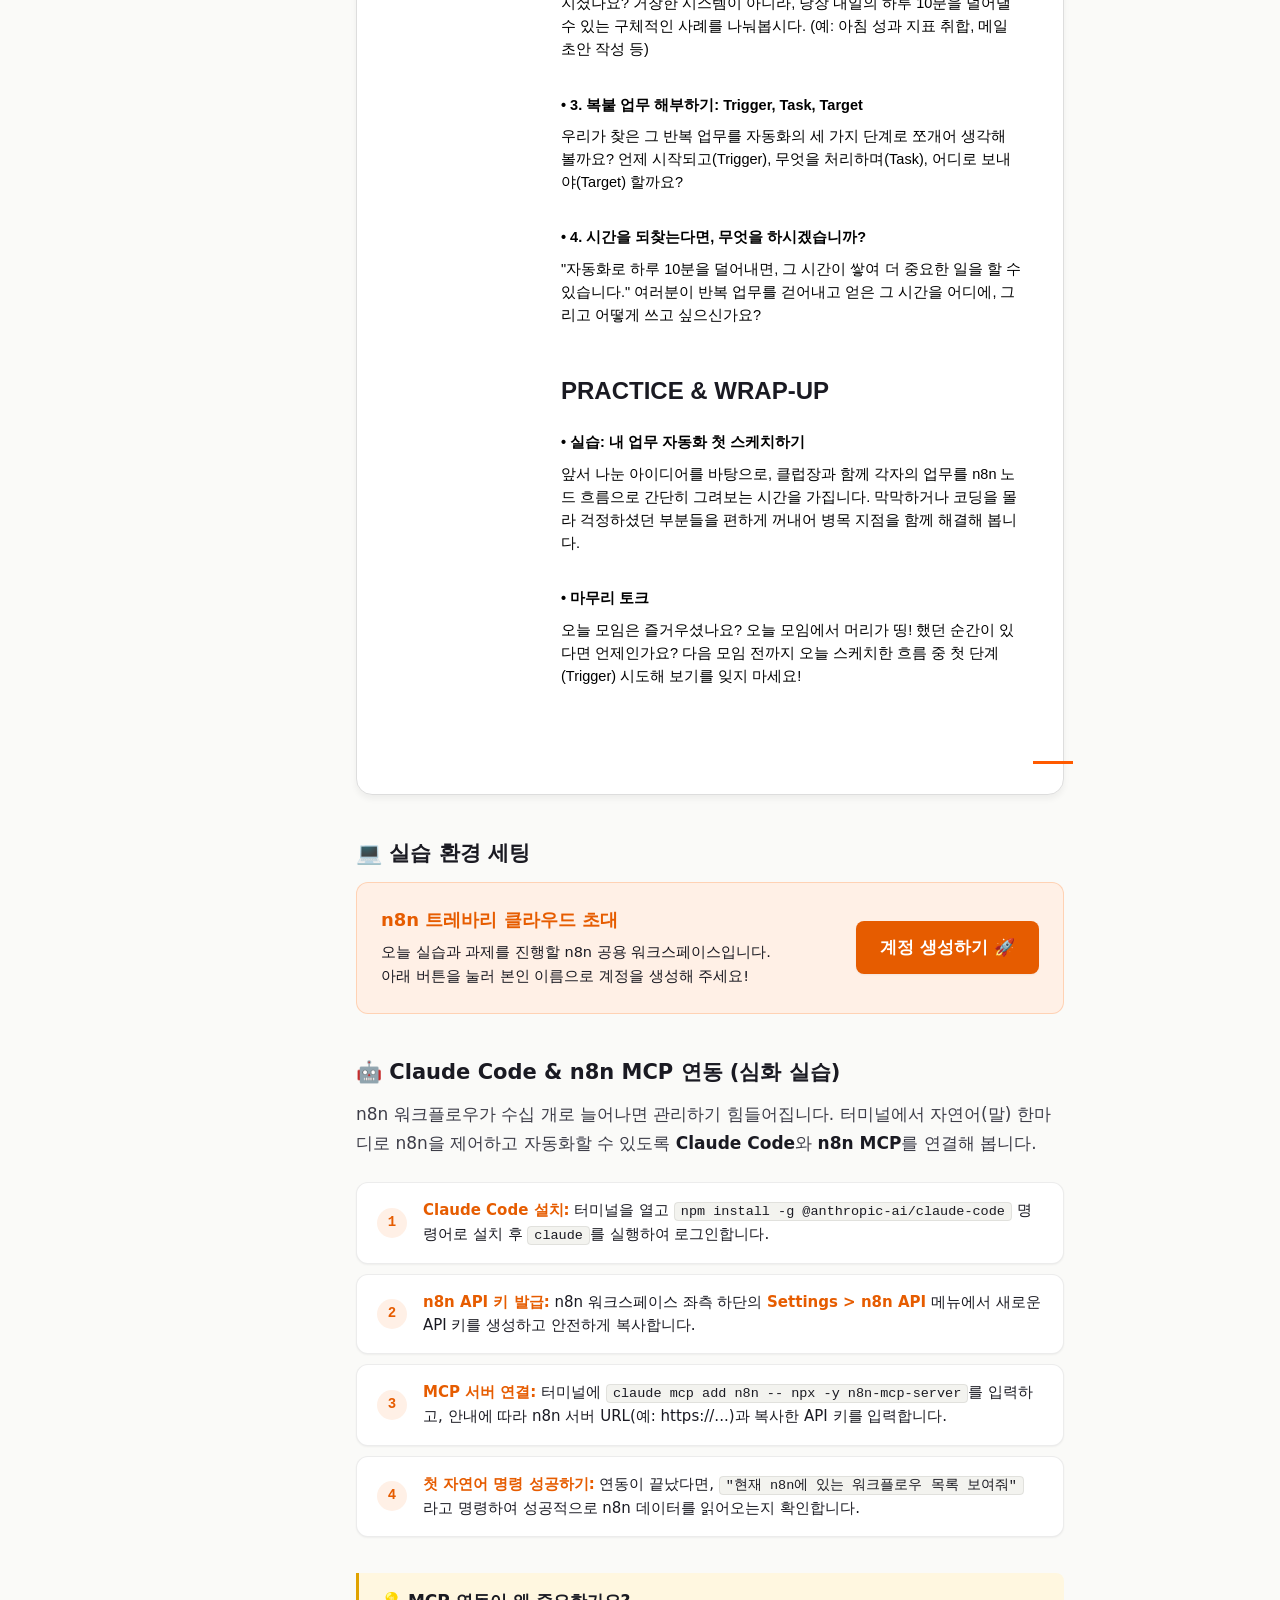
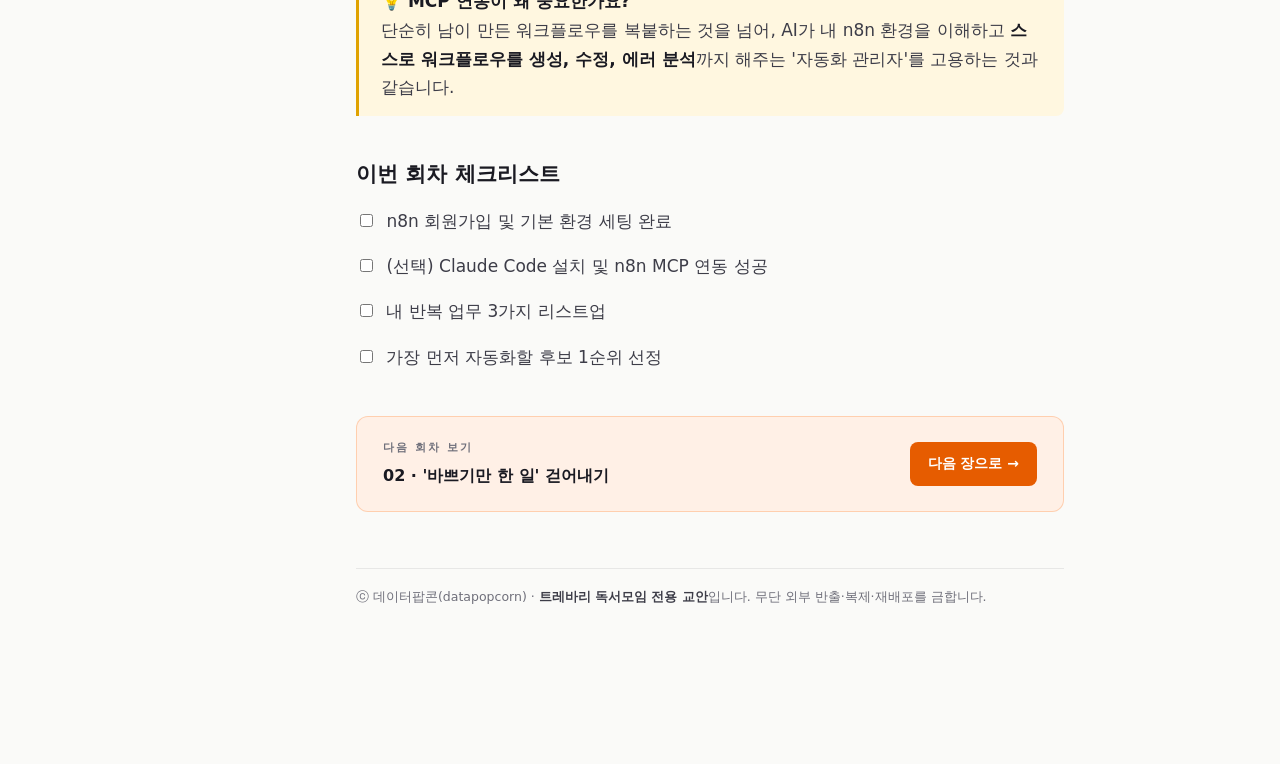
==== commit a83acd8f: "feat: complete Trevari AI automation web app" ====
--- a/20260710_trevari/web_lecture_note/ch01.html
+++ b/20260710_trevari/web_lecture_note/ch01.html
@@ -13,7 +13,7 @@
       <aside class="sidebar" id="sidebar"></aside>
       <main class="main">
         <div class="chapter-tag">1회차 (7/10 금)</div>
-        <h1>자동화의 공통 언어 잡기</h1>
+        <h1>자동화의 공통 언어 잡기</h2>
         <p class="lead">내 일을 '트리거 → 처리 → 출력 → 검토'로 쪼개봅니다. 이번 시즌 동안 자동화에 올릴 후보 업무 하나를 골라 마지막에 손에 쥐고 가는 것이 첫 목표입니다.</p>
         
         <hr />
@@ -28,63 +28,98 @@
           </div>
         </div>
 
-                <div class="summary" style="background: var(--bg-elev); border-radius: 12px; padding: 32px; border: 1px solid var(--border); box-shadow: var(--shadow-sm); margin-bottom: 40px; margin-top: 40px;">
-          <h2 style="margin-top: 0; font-size: 24px; border-bottom: 2px solid var(--text); padding-bottom: 12px; margin-bottom: 24px;">클럽장 발제문</h2>
-          
-          <div style="display: grid; grid-template-columns: 100px 1fr; gap: 16px; margin-bottom: 24px; border-bottom: 1px solid var(--border); padding-bottom: 24px;">
-            <div style="font-weight: 800; color: var(--text);">시간표</div>
-            <div style="display: grid; grid-template-columns: 1fr 1fr; gap: 12px; font-size: 14.5px; color: var(--text-soft);">
-              <div>[1] 19:40 오프닝 & 독후감 토크</div>
-              <div>[2] 20:10 북 토크 1</div>
-              <div>[3] 21:20 쉬는 시간</div>
-              <div>[4] 21:35 북 토크 2</div>
-              <div>[5] 23:00 마무리 발언</div>
-              <div>[6] 23:20 모임 끝!</div>
-            </div>
-          </div>
+                <div class="summary trevari-doc" style="position: relative; background: white; color: black; font-family: 'Pretendard', sans-serif; padding: 50px 40px; margin-bottom: 40px; margin-top: 40px; border: 1px solid #ddd; box-shadow: 0 4px 6px rgba(0,0,0,0.05);">
+  <style>
+    .trevari-doc * { box-sizing: border-box; }
+    .td-header { border-top: 4px solid black; border-bottom: 2px solid black; padding: 16px 0; display: flex; justify-content: space-between; align-items: flex-end; margin-bottom: 24px; }
+    .td-title { font-size: 32px; font-weight: 800; margin: 0; letter-spacing: -0.05em; color: black; }
+    .td-date { font-size: 16px; font-weight: 800; margin: 0; color: black; }
+    .td-grid { display: grid; grid-template-columns: 140px 1fr; column-gap: 24px; }
+    .td-label { font-size: 16px; font-weight: 800; padding: 16px 0; border-bottom: 2px solid black; color: black; }
+    .td-value { font-size: 15px; font-weight: 800; padding: 16px 0; border-bottom: 2px solid black; color: black; }
+    .td-time-grid { display: grid; grid-template-columns: 1fr 1fr; column-gap: 24px; padding-bottom: 0; }
+    .td-time-item { padding: 12px 0; border-bottom: 1px solid black; font-size: 14px; font-weight: 800; color: black; }
+    .td-time-item:nth-last-child(1), .td-time-item:nth-last-child(2) { border-bottom: none; }
+    .td-main-label { font-size: 16px; font-weight: 800; padding: 24px 0; color: black; }
+    .td-main-content { padding: 24px 0; border-top: 3px solid black; color: black; }
+    .td-main-content h3 { font-size: 24px; font-weight: 900; margin: 0 0 24px 0; font-family: Arial, sans-serif; }
+    .td-question { font-size: 14.5px; line-height: 1.6; margin-bottom: 32px; color: black; }
+    .td-question strong { font-weight: 800; display: block; margin-bottom: 8px; }
+    .td-accent { position: absolute; bottom: 30px; right: -10px; width: 40px; height: 3px; background: #ff5a00; }
+  </style>
 
-          <div style="display: grid; grid-template-columns: 100px 1fr; gap: 16px; margin-bottom: 12px;">
-            <div style="font-weight: 800; color: var(--text);">북토크</div>
-            <div>
-              <h4 style="margin-top: 0; font-size: 18px; color: var(--accent-strong);">BOOK TALK 1</h4>
-              <p style="font-size: 15px; color: var(--text); line-height: 1.7; margin-bottom: 28px;">
-                책을 읽으며 가장 인상 깊었던 부분은 어디인가요? 비개발자로서 '자동화'라는 단어를 들었을 때 느꼈던 막막함이 책을 읽으며 어떻게 변했는지 자유롭게 나눠봅시다.
-              </p>
+  <div class="td-header">
+    <h2 class="td-title">내 일에 바로 써먹는 AI 자동화</h2>
+    <div class="td-date">2026년 7월 10일</div>
+  </div>
 
-              <h4 style="margin-top: 0; font-size: 18px; color: var(--accent-strong);">BOOK TALK 2</h4>
-              <p style="font-size: 15px; color: var(--text); line-height: 1.7; margin-bottom: 28px;">
-                <strong>내 일에서 가장 자주 반복되는 업무 세 가지는 무엇인가요?</strong><br>이 업무들을 '트리거 → 처리 → 출력'의 구조로 분해한다면 어떻게 쪼갤 수 있을까요?
-              </p>
+  <div class="td-grid">
+    <!-- Row 1 -->
+    <div class="td-label">읽을거리</div>
+    <div class="td-value">이인영 『n8n이 다 해줌』</div>
 
-              <h4 style="margin-top: 0; font-size: 18px; color: var(--accent-strong);">BOOK TALK 3</h4>
-              <p style="font-size: 15px; color: var(--text); line-height: 1.7; margin-bottom: 28px;">
-                <strong>자동화할 일과 사람이 해야 할 일은 어떻게 구분할 수 있을까요?</strong><br>단순히 외주를 주는 것과, 내가 직접 자동화 시스템을 구축하는 것의 차이는 무엇이라고 생각하시나요?
-              </p>
+    <!-- Row 2 -->
+    <div class="td-label">클럽장</div>
+    <div class="td-value">이인영 님</div>
 
-              <hr style="margin: 32px 0; border: none; border-top: 1px dashed var(--border-strong);">
+    <!-- Row 3 -->
+    <div class="td-label">시간표</div>
+    <div class="td-value" style="padding-bottom: 0;">
+      <div class="td-time-grid">
+        <div class="td-time-item">[1] 19:40 오프닝</div>
+        <div class="td-time-item">[2] 19:50 아이스브레이킹</div>
+        <div class="td-time-item">[3] 20:20 발제 및 토론</div>
+        <div class="td-time-item">[4] 21:20 첫 자동화 실습</div>
+        <div class="td-time-item">[5] 22:20 마무리 토크</div>
+        <div class="td-time-item">[6] 22:40 모임 끝!</div>
+      </div>
+    </div>
 
-              <h4 style="margin-top: 0; font-size: 18px; color: var(--text);">마무리 토크</h4>
-              <p style="font-size: 15px; color: var(--text); line-height: 1.7; margin-bottom: 16px;">마무리 토크를 통해 오늘의 대화를 함께 되돌아 보아요.</p>
-              <ol style="font-size: 14.5px; color: var(--text-soft); line-height: 1.7; padding-left: 20px; margin-bottom: 24px;">
-                <li>오늘 모임은 즐거우셨나요?</li>
-                <li>오늘 모임에서 머리가 띵! 했던 순간이 있다면?</li>
-                <li>다음 모임에 바라는 점이 있다면?</li>
-              </ol>
+    <!-- Row 4 -->
+    <div class="td-label">공지사항</div>
+    <div class="td-value">매 회차 개인 노트북 지참 필수! (실습 중심)</div>
 
-              <div style="background: var(--bg-soft); padding: 16px; border-radius: 8px; margin-bottom: 24px;">
-                <h5 style="margin-top: 0; margin-bottom: 12px; font-size: 15px; color: var(--text);">💡 '마무리 질문카드'를 사용하셔도 좋아요.</h5>
-                <ul style="font-size: 14px; color: var(--text-soft); line-height: 1.6; padding-left: 20px; margin-bottom: 0;">
-                  <li>'마무리 질문카드'는 파트너 님(또는 진행자) 자리에 놓여 있어요.</li>
-                  <li>카드를 한 장 뽑은 다음, 질문에 답해보아요.</li>
-                  <li>답변이 끝나면 카드를 섞어 오른쪽에 앉은 멤버에게 전달해주세요.</li>
-                </ul>
-              </div>
+    <!-- Row 5 -->
+    <div class="td-main-label">북토크</div>
+    <div class="td-main-content">
+      <h3>BOOK TALK 1</h3>
+      
+      <div class="td-question">
+        <strong>• 1. 나와 나의 '복붙' 업무 소개하기</strong>
+        현재 어떤 일을 하고 계시나요? 나의 하루 중 가장 많은 시간을 뺏는 '반복 업무'는 무엇이며, 이번 4개월 과정을 통해 가장 얻어가고 싶은 점은 무엇인가요?
+      </div>
+      
+      <div class="td-question">
+        <strong>• 2. 내가 자동화하고 싶은 '단 하나의 업무' 찾기</strong>
+        책을 읽고 나서, 내 업무 중에서 어떤 일을 가장 먼저 자동화하고 싶어지셨나요? 거창한 시스템이 아니라, 당장 내일의 하루 10분을 덜어낼 수 있는 구체적인 사례를 나눠봅시다. (예: 아침 성과 지표 취합, 메일 초안 작성 등)
+      </div>
+      
+      <div class="td-question">
+        <strong>• 3. 복붙 업무 해부하기: Trigger, Task, Target</strong>
+        우리가 찾은 그 반복 업무를 자동화의 세 가지 단계로 쪼개어 생각해 볼까요? 언제 시작되고(Trigger), 무엇을 처리하며(Task), 어디로 보내야(Target) 할까요?
+      </div>
 
-              <h4 style="margin-top: 0; font-size: 16px; color: var(--text); margin-bottom: 8px;">우리 다 같이 단체 사진 찍어볼까요? 📸</h4>
-              <p style="font-size: 14.5px; color: var(--text-soft); line-height: 1.6; margin-bottom: 0;">모임방에 있는 삼각대로 오늘을 기억할 사진 한 장 남겨보세요.</p>
-            </div>
-          </div>
-        </div>
+      <div class="td-question">
+        <strong>• 4. 시간을 되찾는다면, 무엇을 하시겠습니까?</strong>
+        "자동화로 하루 10분을 덜어내면, 그 시간이 쌓여 더 중요한 일을 할 수 있습니다." 여러분이 반복 업무를 걷어내고 얻은 그 시간을 어디에, 그리고 어떻게 쓰고 싶으신가요?
+      </div>
+      
+      <h3 style="margin-top: 48px;">PRACTICE & WRAP-UP</h3>
+
+      <div class="td-question">
+        <strong>• 실습: 내 업무 자동화 첫 스케치하기</strong>
+        앞서 나눈 아이디어를 바탕으로, 클럽장과 함께 각자의 업무를 n8n 노드 흐름으로 간단히 그려보는 시간을 가집니다. 막막하거나 코딩을 몰라 걱정하셨던 부분들을 편하게 꺼내어 병목 지점을 함께 해결해 봅니다.
+      </div>
+
+      <div class="td-question">
+        <strong>• 마무리 토크</strong>
+        오늘 모임은 즐거우셨나요? 오늘 모임에서 머리가 띵! 했던 순간이 있다면 언제인가요? 다음 모임 전까지 오늘 스케치한 흐름 중 첫 단계(Trigger) 시도해 보기를 잊지 마세요!
+      </div>
+    </div>
+  </div>
+  
+  <div class="td-accent"></div>
+</div>
 
         <h3>💻 실습 환경 세팅</h3>
         <div style="background: var(--accent-bg); border: 1px solid rgba(255,102,2,0.22); border-radius: 12px; padding: 24px; margin-bottom: 40px; display: flex; flex-wrap: wrap; gap: 20px; align-items: center; justify-content: space-between;">
--- a/20260710_trevari/web_lecture_note/styles.css
+++ b/20260710_trevari/web_lecture_note/styles.css
@@ -984,6 +984,119 @@
 .full-width {
   width: 100%;
 }
+/* Keyword Cloud */
+.keyword-cloud-container {
+  margin: 0 0 36px;
+  background: var(--bg-elev);
+  border: 1px solid var(--border);
+  border-radius: 12px;
+  padding: 20px 28px;
+  box-shadow: var(--shadow-sm);
+  text-align: center;
+}
+.kw-header {
+  font-size: 14.5px;
+  font-weight: 800;
+  color: var(--accent-strong);
+  margin-bottom: 16px;
+  letter-spacing: 0.05em;
+}
+.kw-cloud {
+  display: flex;
+  flex-wrap: wrap;
+  justify-content: center;
+  align-items: center;
+  gap: 12px 20px;
+}
+.kw {
+  display: inline-block;
+  font-weight: 800;
+  border-radius: 999px;
+  padding: 4px 12px;
+  background: var(--bg-soft);
+  color: var(--text-soft);
+  transition: transform 0.2s, background 0.2s, color 0.2s;
+  cursor: default;
+}
+.kw:hover {
+  transform: scale(1.1) rotate(-2deg);
+  background: var(--accent-bg);
+  color: var(--accent-strong);
+  z-index: 2;
+}
+.kw-huge { font-size: 28px; color: var(--accent-strong); background: transparent; padding: 0; }
+.kw-large { font-size: 22px; color: var(--text); background: transparent; padding: 0; }
+.kw-medium { font-size: 16px; }
+.kw-small { font-size: 13px; opacity: 0.7; }
+
+/* Hall of Fame */
+.hof-container {
+  margin: 48px 0;
+}
+.hof-header {
+  display: flex;
+  justify-content: space-between;
+  align-items: center;
+  margin-bottom: 20px;
+  flex-wrap: wrap;
+  gap: 12px;
+}
+.hof-header h3 { margin: 0; }
+.hof-time-saved {
+  background: #f0fdf4;
+  border: 1px solid #bbf7d0;
+  color: #166534;
+  padding: 8px 16px;
+  border-radius: 999px;
+  font-size: 14.5px;
+  font-weight: 700;
+}
+.hof-time-saved strong { font-weight: 800; }
+.hof-grid {
+  display: grid;
+  grid-template-columns: repeat(auto-fit, minmax(240px, 1fr));
+  gap: 16px;
+}
+.hof-card {
+  background: var(--bg-elev);
+  border: 1px solid var(--border);
+  border-radius: 12px;
+  padding: 20px;
+  box-shadow: var(--shadow-sm);
+  transition: transform 0.2s, box-shadow 0.2s;
+}
+.hof-card:hover {
+  transform: translateY(-4px);
+  box-shadow: var(--shadow-lg);
+  border-color: var(--accent);
+}
+.hof-badge {
+  display: inline-block;
+  font-size: 11.5px;
+  font-weight: 800;
+  background: var(--bg-soft);
+  color: var(--text-muted);
+  padding: 4px 8px;
+  border-radius: 6px;
+  margin-bottom: 12px;
+}
+.hof-card h4 {
+  margin: 0 0 8px;
+  font-size: 16px;
+  color: var(--text);
+  line-height: 1.4;
+}
+.hof-card p {
+  font-size: 13.5px;
+  color: var(--text-soft);
+  margin: 0 0 16px;
+  line-height: 1.5;
+}
+.hof-author {
+  font-size: 13px;
+  font-weight: 700;
+  color: var(--accent-strong);
+}
 @media (max-width: 780px) {
   .ai-notes-grid { grid-template-columns: 1fr; }
   .webhook-input { width: 100%; }
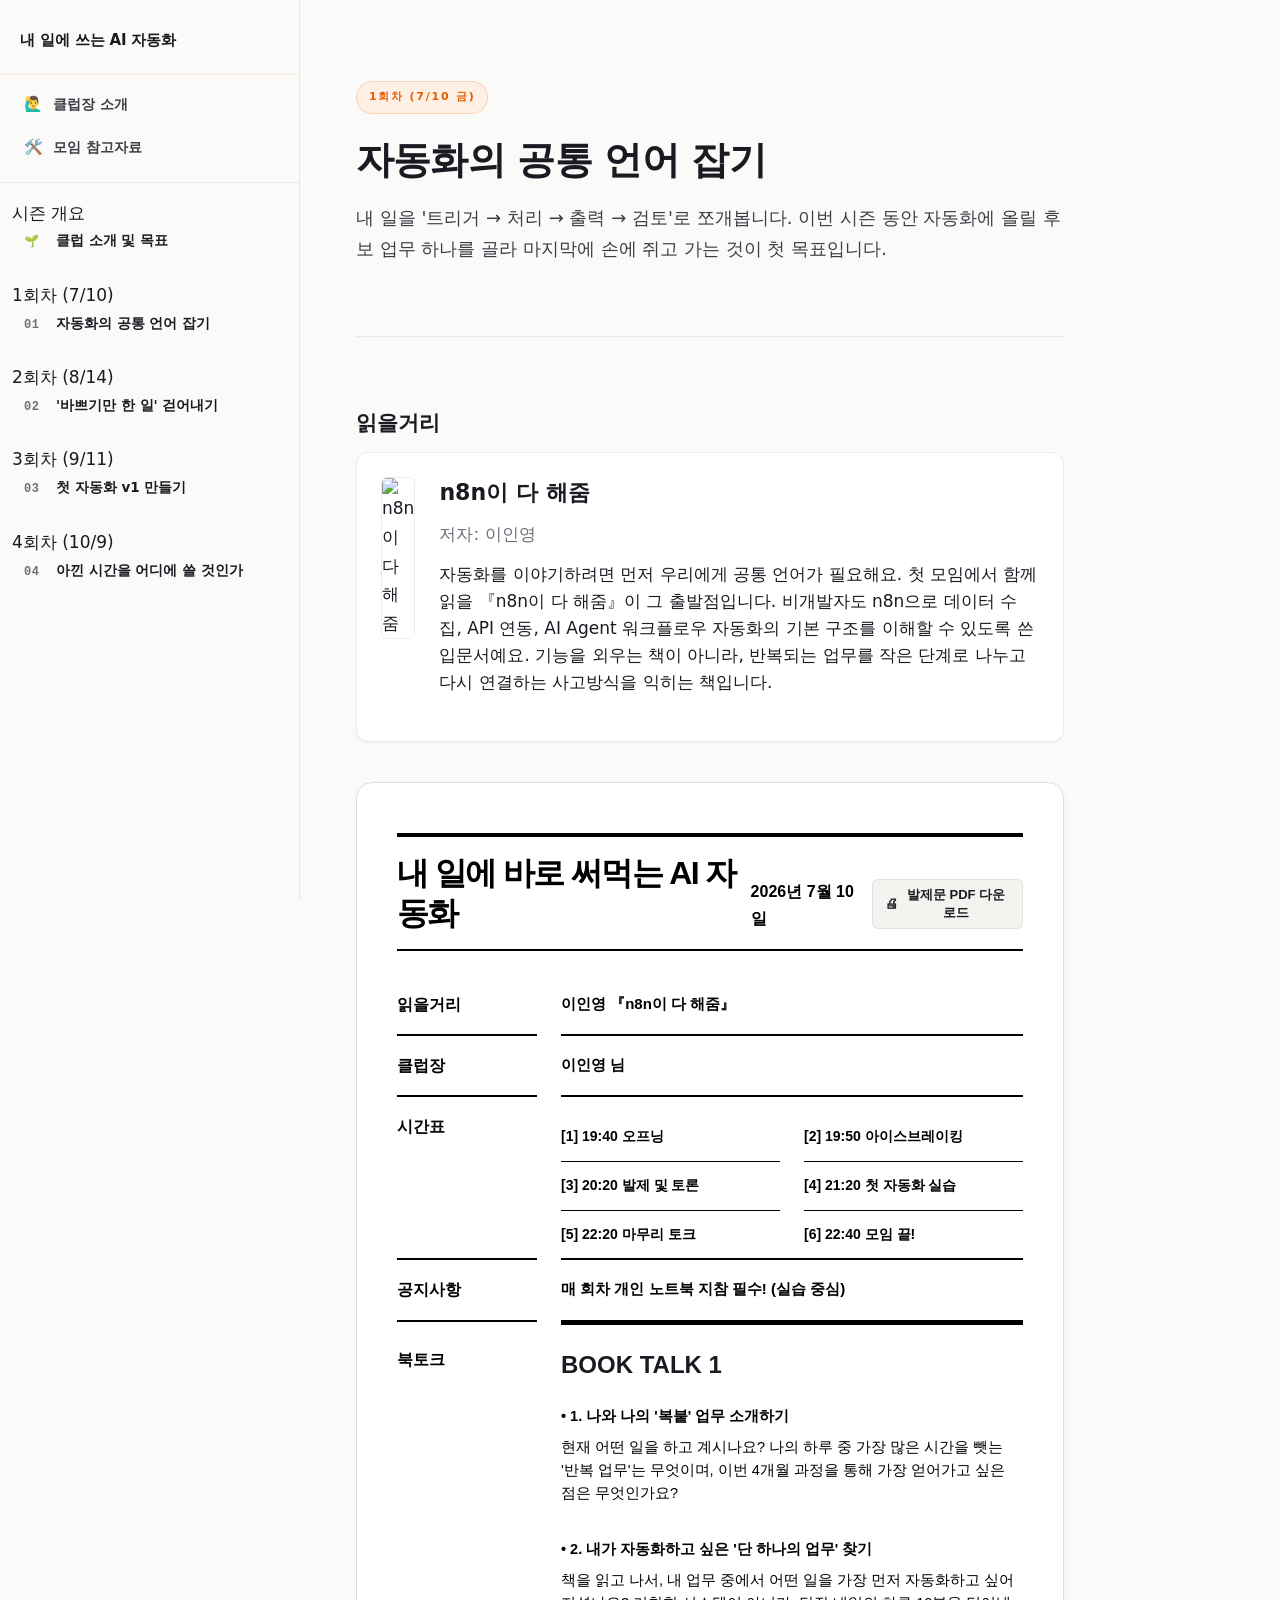
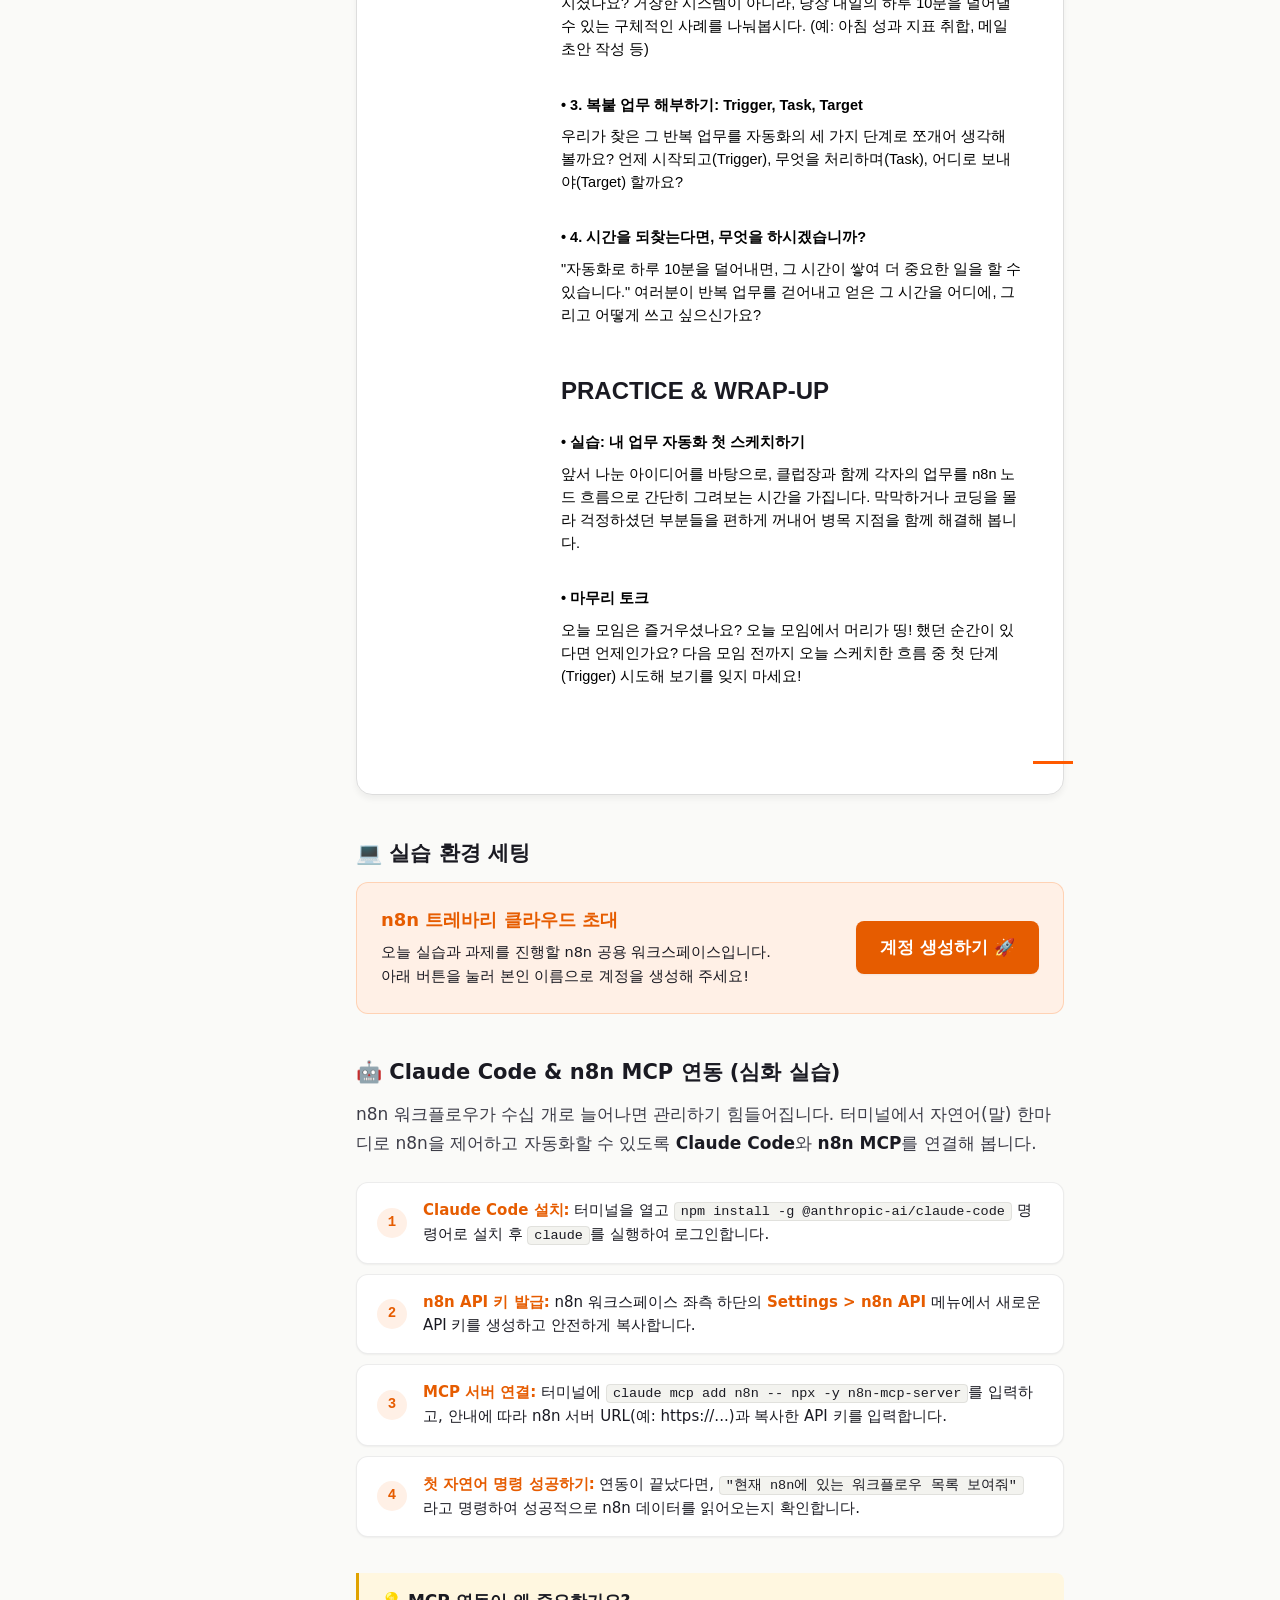
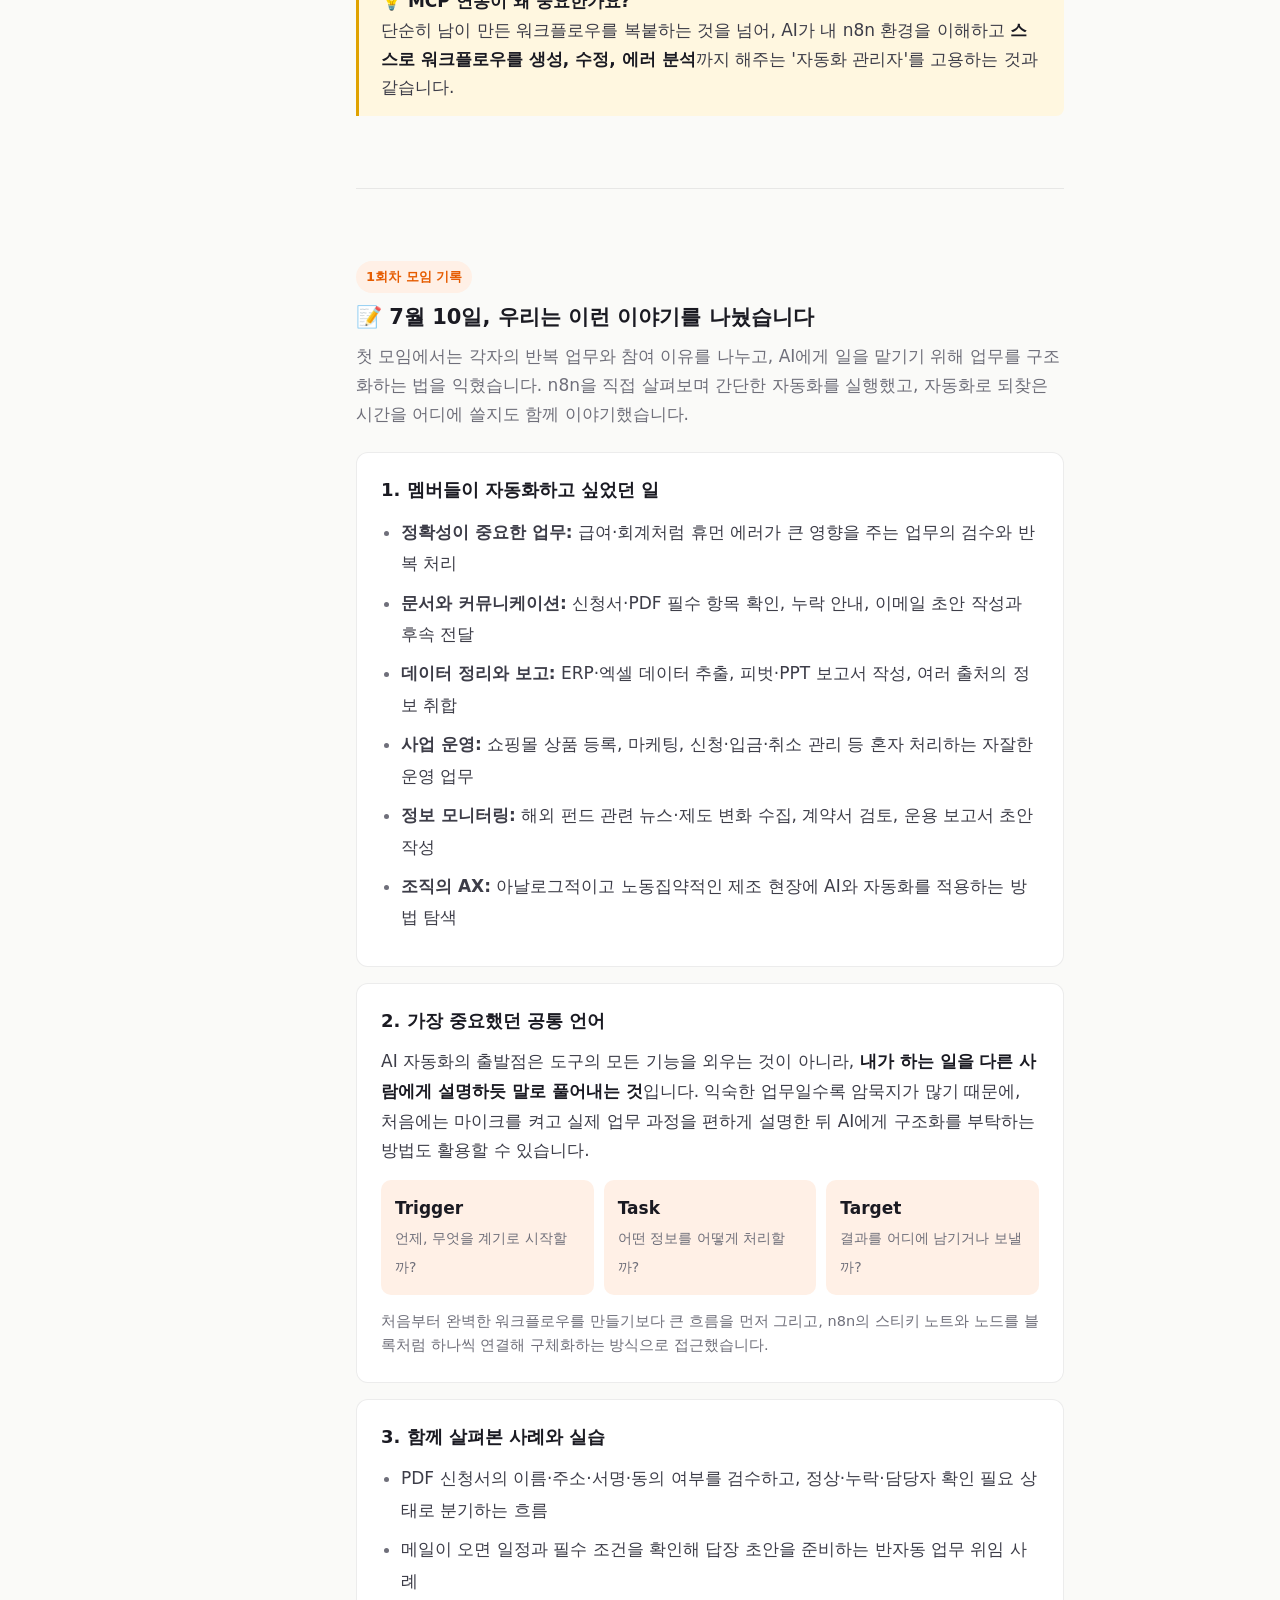
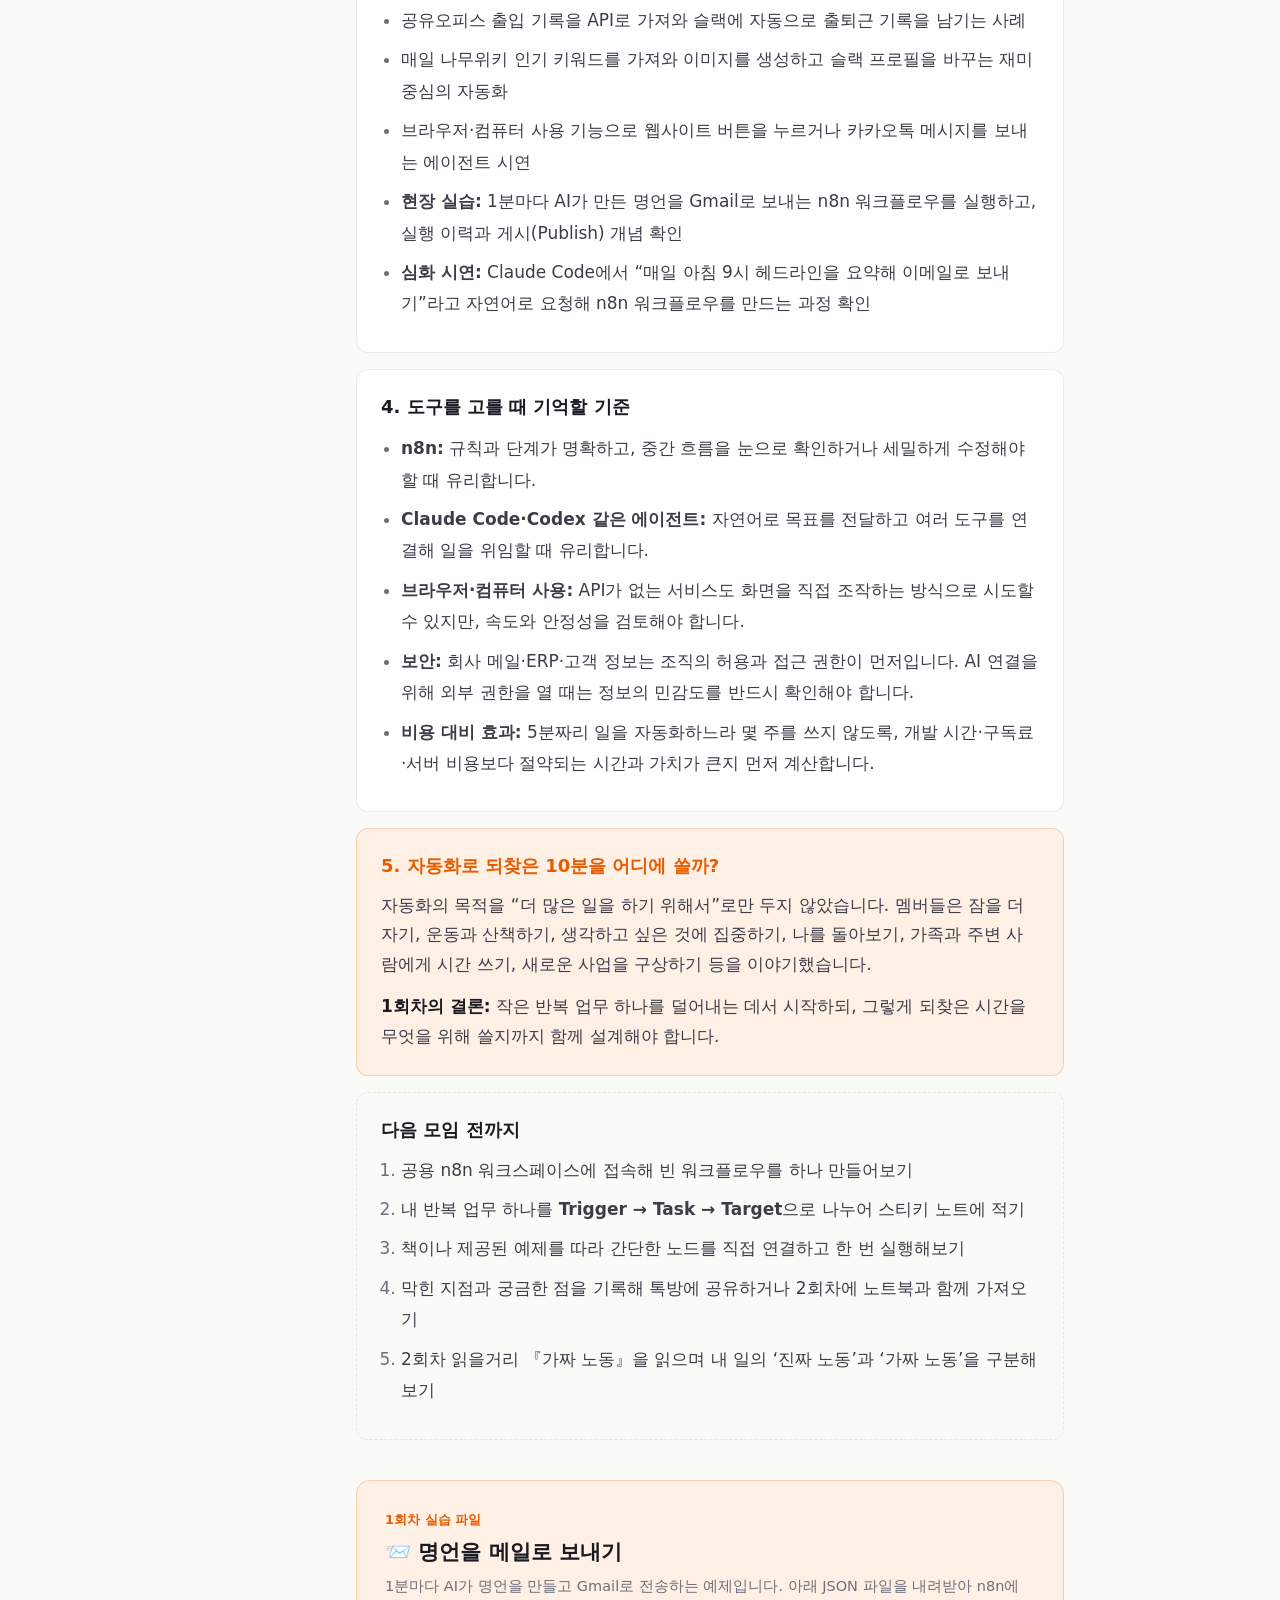
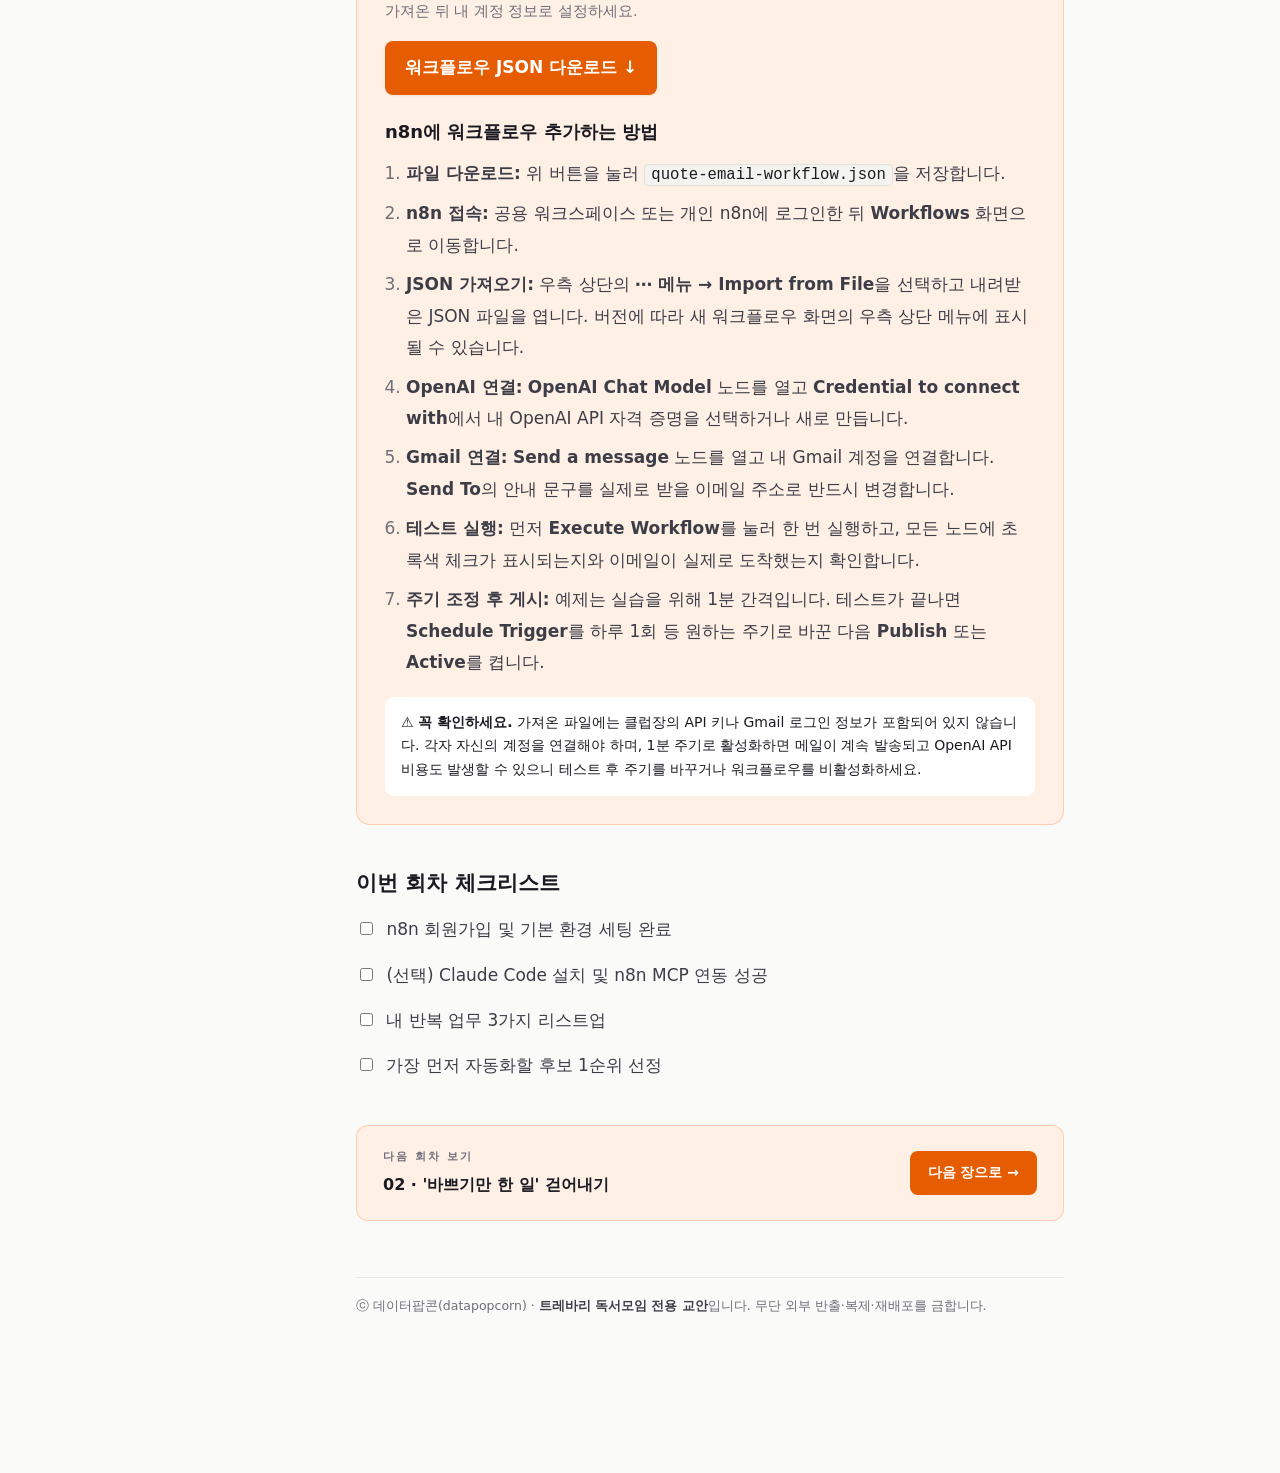
==== commit e175dec0: "feat: 3회차(9/11) 교안 업데이트 - Garry Tan 강연, gstack, 3D폴리팝 실무 프롬프트 및 사진 촬영 리마인드" ====
--- a/20260710_trevari/web_lecture_note/ch01.html
+++ b/20260710_trevari/web_lecture_note/ch01.html
@@ -154,6 +154,108 @@
         
         <blockquote class="cl-tip"><p><strong>💡 MCP 연동이 왜 중요한가요?</strong><br>단순히 남이 만든 워크플로우를 복붙하는 것을 넘어, AI가 내 n8n 환경을 이해하고 <strong>스스로 워크플로우를 생성, 수정, 에러 분석</strong>까지 해주는 '자동화 관리자'를 고용하는 것과 같습니다.</p></blockquote>
 
+        <hr />
+
+        <section class="session-recap" style="margin: 44px 0 40px;">
+          <div style="margin-bottom: 24px;">
+            <div style="display: inline-block; margin-bottom: 10px; padding: 5px 10px; border-radius: 999px; background: var(--accent-bg); color: var(--accent-strong); font-size: 13px; font-weight: 800;">1회차 모임 기록</div>
+            <h3 style="margin: 0 0 10px;">📝 7월 10일, 우리는 이런 이야기를 나눴습니다</h3>
+            <p style="margin: 0; color: var(--text-muted); line-height: 1.7;">첫 모임에서는 각자의 반복 업무와 참여 이유를 나누고, AI에게 일을 맡기기 위해 업무를 구조화하는 법을 익혔습니다. n8n을 직접 살펴보며 간단한 자동화를 실행했고, 자동화로 되찾은 시간을 어디에 쓸지도 함께 이야기했습니다.</p>
+          </div>
+
+          <div style="display: grid; gap: 16px;">
+            <div style="padding: 24px; border: 1px solid var(--border); border-radius: 12px; background: var(--bg-elev);">
+              <h4 style="margin: 0 0 14px; font-size: 18px;">1. 멤버들이 자동화하고 싶었던 일</h4>
+              <ul style="margin: 0; padding-left: 20px; line-height: 1.85; color: var(--text);">
+                <li><strong>정확성이 중요한 업무:</strong> 급여·회계처럼 휴먼 에러가 큰 영향을 주는 업무의 검수와 반복 처리</li>
+                <li><strong>문서와 커뮤니케이션:</strong> 신청서·PDF 필수 항목 확인, 누락 안내, 이메일 초안 작성과 후속 전달</li>
+                <li><strong>데이터 정리와 보고:</strong> ERP·엑셀 데이터 추출, 피벗·PPT 보고서 작성, 여러 출처의 정보 취합</li>
+                <li><strong>사업 운영:</strong> 쇼핑몰 상품 등록, 마케팅, 신청·입금·취소 관리 등 혼자 처리하는 자잘한 운영 업무</li>
+                <li><strong>정보 모니터링:</strong> 해외 펀드 관련 뉴스·제도 변화 수집, 계약서 검토, 운용 보고서 초안 작성</li>
+                <li><strong>조직의 AX:</strong> 아날로그적이고 노동집약적인 제조 현장에 AI와 자동화를 적용하는 방법 탐색</li>
+              </ul>
+            </div>
+
+            <div style="padding: 24px; border: 1px solid var(--border); border-radius: 12px; background: var(--bg-elev);">
+              <h4 style="margin: 0 0 14px; font-size: 18px;">2. 가장 중요했던 공통 언어</h4>
+              <p style="margin: 0 0 14px; line-height: 1.75;">AI 자동화의 출발점은 도구의 모든 기능을 외우는 것이 아니라, <strong>내가 하는 일을 다른 사람에게 설명하듯 말로 풀어내는 것</strong>입니다. 익숙한 업무일수록 암묵지가 많기 때문에, 처음에는 마이크를 켜고 실제 업무 과정을 편하게 설명한 뒤 AI에게 구조화를 부탁하는 방법도 활용할 수 있습니다.</p>
+              <div style="display: grid; grid-template-columns: repeat(auto-fit, minmax(150px, 1fr)); gap: 10px;">
+                <div style="padding: 14px; border-radius: 10px; background: var(--accent-bg);"><strong>Trigger</strong><br><span style="font-size: 14px; color: var(--text-muted);">언제, 무엇을 계기로 시작할까?</span></div>
+                <div style="padding: 14px; border-radius: 10px; background: var(--accent-bg);"><strong>Task</strong><br><span style="font-size: 14px; color: var(--text-muted);">어떤 정보를 어떻게 처리할까?</span></div>
+                <div style="padding: 14px; border-radius: 10px; background: var(--accent-bg);"><strong>Target</strong><br><span style="font-size: 14px; color: var(--text-muted);">결과를 어디에 남기거나 보낼까?</span></div>
+              </div>
+              <p style="margin: 14px 0 0; color: var(--text-muted); font-size: 14.5px; line-height: 1.7;">처음부터 완벽한 워크플로우를 만들기보다 큰 흐름을 먼저 그리고, n8n의 스티키 노트와 노드를 블록처럼 하나씩 연결해 구체화하는 방식으로 접근했습니다.</p>
+            </div>
+
+            <div style="padding: 24px; border: 1px solid var(--border); border-radius: 12px; background: var(--bg-elev);">
+              <h4 style="margin: 0 0 14px; font-size: 18px;">3. 함께 살펴본 사례와 실습</h4>
+              <ul style="margin: 0; padding-left: 20px; line-height: 1.85; color: var(--text);">
+                <li>PDF 신청서의 이름·주소·서명·동의 여부를 검수하고, 정상·누락·담당자 확인 필요 상태로 분기하는 흐름</li>
+                <li>메일이 오면 일정과 필수 조건을 확인해 답장 초안을 준비하는 반자동 업무 위임 사례</li>
+                <li>공유오피스 출입 기록을 API로 가져와 슬랙에 자동으로 출퇴근 기록을 남기는 사례</li>
+                <li>매일 나무위키 인기 키워드를 가져와 이미지를 생성하고 슬랙 프로필을 바꾸는 재미 중심의 자동화</li>
+                <li>브라우저·컴퓨터 사용 기능으로 웹사이트 버튼을 누르거나 카카오톡 메시지를 보내는 에이전트 시연</li>
+                <li><strong>현장 실습:</strong> 1분마다 AI가 만든 명언을 Gmail로 보내는 n8n 워크플로우를 실행하고, 실행 이력과 게시(Publish) 개념 확인</li>
+                <li><strong>심화 시연:</strong> Claude Code에서 “매일 아침 9시 헤드라인을 요약해 이메일로 보내기”라고 자연어로 요청해 n8n 워크플로우를 만드는 과정 확인</li>
+              </ul>
+            </div>
+
+            <div style="padding: 24px; border: 1px solid var(--border); border-radius: 12px; background: var(--bg-elev);">
+              <h4 style="margin: 0 0 14px; font-size: 18px;">4. 도구를 고를 때 기억할 기준</h4>
+              <ul style="margin: 0; padding-left: 20px; line-height: 1.85; color: var(--text);">
+                <li><strong>n8n:</strong> 규칙과 단계가 명확하고, 중간 흐름을 눈으로 확인하거나 세밀하게 수정해야 할 때 유리합니다.</li>
+                <li><strong>Claude Code·Codex 같은 에이전트:</strong> 자연어로 목표를 전달하고 여러 도구를 연결해 일을 위임할 때 유리합니다.</li>
+                <li><strong>브라우저·컴퓨터 사용:</strong> API가 없는 서비스도 화면을 직접 조작하는 방식으로 시도할 수 있지만, 속도와 안정성을 검토해야 합니다.</li>
+                <li><strong>보안:</strong> 회사 메일·ERP·고객 정보는 조직의 허용과 접근 권한이 먼저입니다. AI 연결을 위해 외부 권한을 열 때는 정보의 민감도를 반드시 확인해야 합니다.</li>
+                <li><strong>비용 대비 효과:</strong> 5분짜리 일을 자동화하느라 몇 주를 쓰지 않도록, 개발 시간·구독료·서버 비용보다 절약되는 시간과 가치가 큰지 먼저 계산합니다.</li>
+              </ul>
+            </div>
+
+            <div style="padding: 24px; border: 1px solid rgba(255,102,2,0.25); border-radius: 12px; background: var(--accent-bg);">
+              <h4 style="margin: 0 0 12px; font-size: 18px; color: var(--accent-strong);">5. 자동화로 되찾은 10분을 어디에 쓸까?</h4>
+              <p style="margin: 0 0 12px; line-height: 1.75;">자동화의 목적을 “더 많은 일을 하기 위해서”로만 두지 않았습니다. 멤버들은 잠을 더 자기, 운동과 산책하기, 생각하고 싶은 것에 집중하기, 나를 돌아보기, 가족과 주변 사람에게 시간 쓰기, 새로운 사업을 구상하기 등을 이야기했습니다.</p>
+              <p style="margin: 0; line-height: 1.75;"><strong>1회차의 결론:</strong> 작은 반복 업무 하나를 덜어내는 데서 시작하되, 그렇게 되찾은 시간을 무엇을 위해 쓸지까지 함께 설계해야 합니다.</p>
+            </div>
+
+            <div style="padding: 24px; border: 1px dashed var(--border); border-radius: 12px; background: var(--bg);">
+              <h4 style="margin: 0 0 12px; font-size: 18px;">다음 모임 전까지</h4>
+              <ol style="margin: 0; padding-left: 20px; line-height: 1.85; color: var(--text);">
+                <li>공용 n8n 워크스페이스에 접속해 빈 워크플로우를 하나 만들어보기</li>
+                <li>내 반복 업무 하나를 <strong>Trigger → Task → Target</strong>으로 나누어 스티키 노트에 적기</li>
+                <li>책이나 제공된 예제를 따라 간단한 노드를 직접 연결하고 한 번 실행해보기</li>
+                <li>막힌 지점과 궁금한 점을 기록해 톡방에 공유하거나 2회차에 노트북과 함께 가져오기</li>
+                <li>2회차 읽을거리 『가짜 노동』을 읽으며 내 일의 ‘진짜 노동’과 ‘가짜 노동’을 구분해보기</li>
+              </ol>
+            </div>
+          </div>
+        </section>
+
+        <section style="margin: 0 0 44px; padding: 28px; border: 1px solid rgba(255,102,2,0.25); border-radius: 14px; background: var(--accent-bg);">
+          <div style="display: flex; flex-wrap: wrap; align-items: center; justify-content: space-between; gap: 18px; margin-bottom: 24px;">
+            <div style="flex: 1 1 420px;">
+              <div style="margin-bottom: 7px; color: var(--accent-strong); font-size: 13px; font-weight: 800;">1회차 실습 파일</div>
+              <h3 style="margin: 0 0 8px;">📨 명언을 메일로 보내기</h3>
+              <p style="margin: 0; color: var(--text-muted); font-size: 14.5px; line-height: 1.7;">1분마다 AI가 명언을 만들고 Gmail로 전송하는 예제입니다. 아래 JSON 파일을 내려받아 n8n에 가져온 뒤 내 계정 정보로 설정하세요.</p>
+            </div>
+            <a href="quote-email-workflow.json" download style="display: inline-flex; align-items: center; padding: 12px 20px; border-radius: 8px; background: var(--accent-strong); color: white; font-weight: 800; text-decoration: none; box-shadow: var(--shadow-sm); white-space: nowrap;">워크플로우 JSON 다운로드 ↓</a>
+          </div>
+
+          <h4 style="margin: 0 0 14px; font-size: 18px;">n8n에 워크플로우 추가하는 방법</h4>
+          <ol style="margin: 0; padding-left: 21px; color: var(--text); line-height: 1.85;">
+            <li><strong>파일 다운로드:</strong> 위 버튼을 눌러 <code>quote-email-workflow.json</code>을 저장합니다.</li>
+            <li><strong>n8n 접속:</strong> 공용 워크스페이스 또는 개인 n8n에 로그인한 뒤 <strong>Workflows</strong> 화면으로 이동합니다.</li>
+            <li><strong>JSON 가져오기:</strong> 우측 상단의 <strong>⋯ 메뉴 → Import from File</strong>을 선택하고 내려받은 JSON 파일을 엽니다. 버전에 따라 새 워크플로우 화면의 우측 상단 메뉴에 표시될 수 있습니다.</li>
+            <li><strong>OpenAI 연결:</strong> <strong>OpenAI Chat Model</strong> 노드를 열고 <strong>Credential to connect with</strong>에서 내 OpenAI API 자격 증명을 선택하거나 새로 만듭니다.</li>
+            <li><strong>Gmail 연결:</strong> <strong>Send a message</strong> 노드를 열고 내 Gmail 계정을 연결합니다. <strong>Send To</strong>의 안내 문구를 실제로 받을 이메일 주소로 반드시 변경합니다.</li>
+            <li><strong>테스트 실행:</strong> 먼저 <strong>Execute Workflow</strong>를 눌러 한 번 실행하고, 모든 노드에 초록색 체크가 표시되는지와 이메일이 실제로 도착했는지 확인합니다.</li>
+            <li><strong>주기 조정 후 게시:</strong> 예제는 실습을 위해 1분 간격입니다. 테스트가 끝나면 <strong>Schedule Trigger</strong>를 하루 1회 등 원하는 주기로 바꾼 다음 <strong>Publish</strong> 또는 <strong>Active</strong>를 켭니다.</li>
+          </ol>
+
+          <div style="margin-top: 18px; padding: 14px 16px; border-radius: 9px; background: var(--bg-elev); color: var(--text); font-size: 14px; line-height: 1.7;">
+            <strong>⚠️ 꼭 확인하세요.</strong> 가져온 파일에는 클럽장의 API 키나 Gmail 로그인 정보가 포함되어 있지 않습니다. 각자 자신의 계정을 연결해야 하며, 1분 주기로 활성화하면 메일이 계속 발송되고 OpenAI API 비용도 발생할 수 있으니 테스트 후 주기를 바꾸거나 워크플로우를 비활성화하세요.
+          </div>
+        </section>
+
         <h3>이번 회차 체크리스트</h3>
         <ul style="list-style-type: none; padding-left: 0; font-size: 1rem; line-height: 2.2;">
           <li><label><input type="checkbox" style="accent-color: var(--accent); margin-right: 8px;"> n8n 회원가입 및 기본 환경 세팅 완료</label></li>
